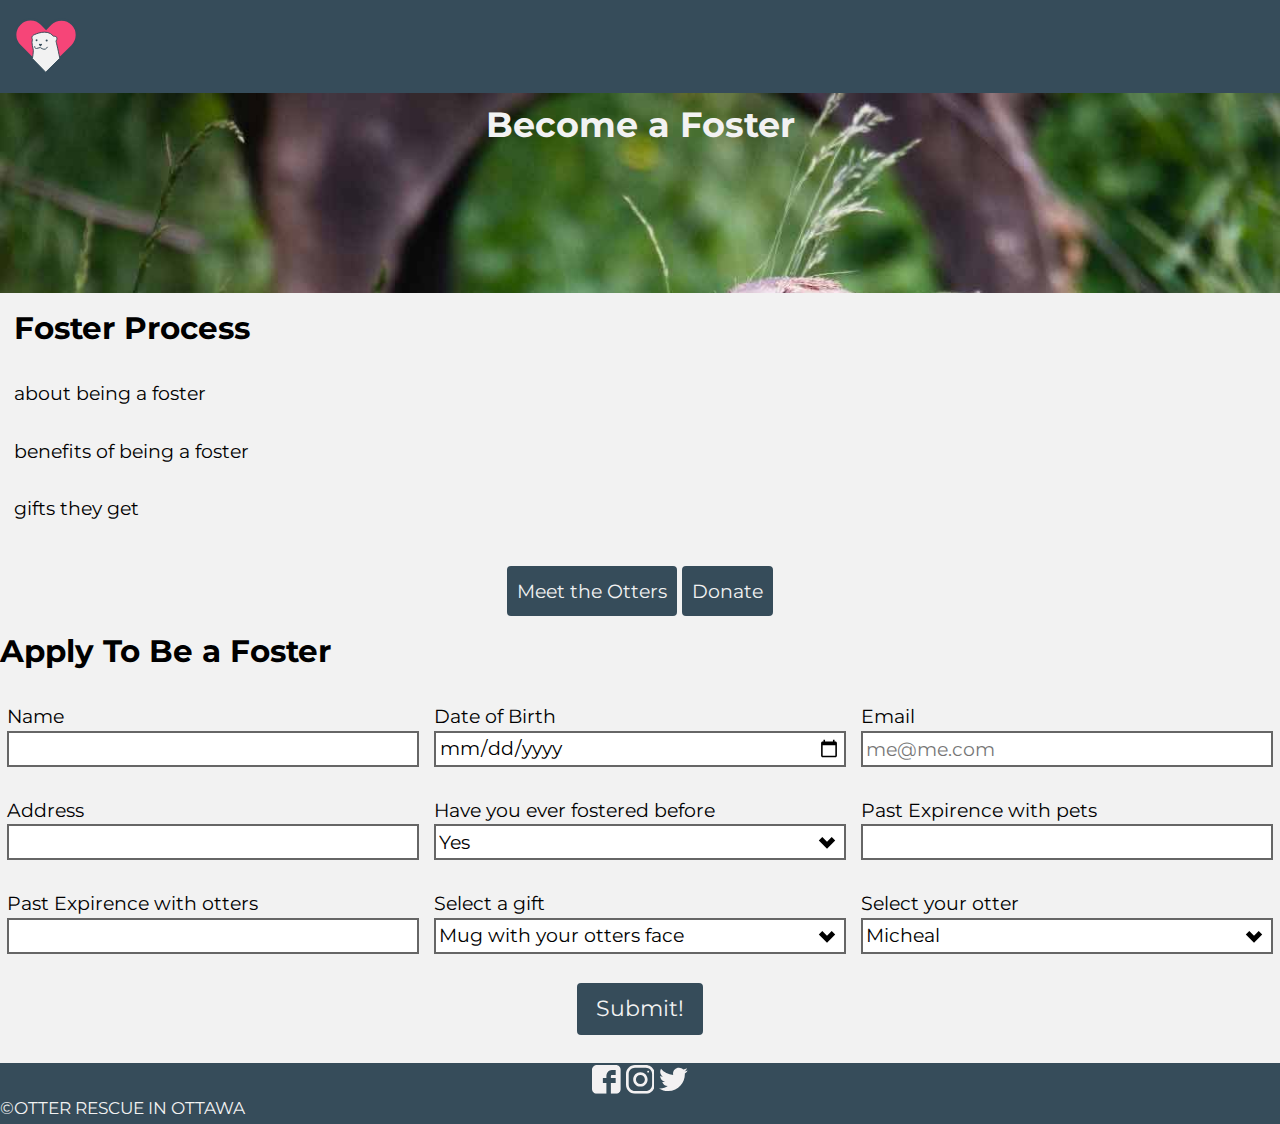
==== adopt.html @ a5b62b11 "Fix indentation" ====
<!DOCTYPE html>
<html lang="en-ca">
<head>
  <meta charset="utf-8">
  <title>Become a Foster</title>
  <meta name="viewport" content="width=device-width,initial-scale=1">
  <link href="css/modules.css" rel="stylesheet">
  <link href="css/grid.css" rel="stylesheet">
  <link href="css/type.css" rel="stylesheet">
  <link href="css/main.css" rel="stylesheet">
  <link href="https://fonts.googleapis.com/css?family=Montserrat:400,500,700" rel="stylesheet">
  <link rel="shortcut icon" href="favicon.ico">
  <link rel="icon" type="image/png" href="favicon-196.png">
</head>
<body>

  <ul class="skip-links">
    <li><a href="#main">Jump to main content</a></li>
    <li><a href="#nav">Jump to navigation</a></li>
  </ul>

  <header role="banner" class="masthead" id="header">
    <div class="grid grid-middle masthead island-1-2">
      <div class="left unit xs-1-4 s-1-4 m-1-4 l-1-4">
        <i class="icon i-64">
          <a href="index.html"><img class="img-flex" src="images/ottericon.svg" alt="logo"></a>
        </i>
      </div>
      <div class="nav unit xs-3-4 s-2-3 m-2-3 l-2-3">
        <nav role="navigation" id="nav" tabindex="0" class="island-1-4 right">
          <ul class="list-group-inline push-0">
            <li><a class="nav island-1-4" href="index.html">Home - About Us</a></li>
            <li><a class="nav island-1-4" href="adopt.html">Become a Foster</a></li>
            <li><a class="nav island-1-4" href="rescues.html">Otters to Foster</a></li>
            <li><a class="nav island-1-4" href="#donate">Donate</a></li>
            <li><a class="nav island-1-4" href="#team">Meet the Team</a></li>
          </ul>
        </nav>
      </div>
    </div>
    <section class="adopt-banner relative">
      <div class="relative">
        <div class="banner-text absolute pin-center-top text-center pad-t-1-4 pad-b-1-4">
          <h1 class="push-0">Become a Foster</h1>
        </div>
      </div>
    </section>
  </header>

  <main role="main" id="main" tabindex="0">
    <div class="main-text island-1-2">
      <h2>Foster Process</h2>
      <p>about being a foster</p>
      <p>benefits of being a foster</p>
      <p>gifts they get</p>
    </div>
    <div class="buttons gutter-1-4 text-center">
      <a class="btn btn-ghost island-1-4 push-1-2" href="rescues.html">Meet the Otters</a>
      <a class="btn btn-ghost island-1-4 push-1-2" href="donate">Donate</a>
    </div>
    <div class="form">
      <h2>Apply To Be a Foster</h2>
      <form class="push-0" method="POST" action="https://formspree.io/sand0274@algonquinlive.com">
        <div class="grid">
          <div class="push unit xs-1 s-1 m-1-2 l-1-3 gutter-1-4">
            <label for="name">Name</label>
            <input id="name" name="name" required>
          </div>
          <div class="push unit xs-1 s-1 m-1-2 l-1-3 gutter-1-4">
            <label for="age">Date of Birth</label>
            <input id="age" name="age" type="date" required>
          </div>
          <div class="push unit xs-1 s-1 m-1-2 l-1-3 gutter-1-4">
            <label for="email">Email</label>
            <input id="email" type="email" placeholder="me@me.com" name="email" required aria-label="me@me.com">
          </div>
          <div class="push unit xs-1 s-1 m-1-2 l-1-3 gutter-1-4">
            <label for="address">Address</label>
            <input id="address" type="text" name="address" required>
          </div>
          <div class="push unit xs-1 s-1 m-1-2 l-1-3 gutter-1-4">
            <label for="fosterexpirence">Have you ever fostered before</label>
            <select id="fosterexpirence" name="fosterexpirence">
              <option>Yes</option>
              <option>No</option>
            </select>
          </div>
          <div class="push unit xs-1 s-1 m-1-2 l-1-3 gutter-1-4">
            <label for="expirence">Past Expirence with pets</label>
            <input id="expirence" type="text" name="expirence">
          </div>
          <div class="push unit xs-1 s-1 m-1-2 l-1-3 gutter-1-4">
            <label for="ottexpirence">Past Expirence with otters</label>
            <input id="ottexpirence" type="text" name="ottexpirence">
          </div>
          <div class="push unit xs-1 s-1 m-1-2 l-1-3 gutter-1-4">
            <label for="gift">Select a gift</label>
            <select id="gift" name="gift">
              <option>Mug with your otters face</option>
              <option>A blanket with the otters face</option>
              <option>A Freedom Otter Rescue tshirt</option>
              <option>Otter shaped chocolates</option>
            </select>
          </div>
          <div class="push unit xs-1 s-1 m-1-2 l-1-3 gutter-1-4">
            <label for="otter">Select your otter</label>
            <select id="otter" name="gift">
              <option>Micheal</option>
              <option>Jessica</option>
              <option>Spork</option>
              <option>Medusa</option>
            </select>
          </div>
          <div class="text-center push unit xs-1 s-1 m-1 l-1 gutter-1-4">
            <button class="btn btn-ghost mega" type="submit">Submit!</button>
          </div>
        </div>
      </form>
    </div>
  </main>

  <footer role="contentinfo">
    <!-- figure out why icons aren't working -->
    <div class="text-center socials">
      <i class="icon i-1 embed embed-1by1 pad-t">
        <a href="https://www.facebook.com" aria-label="facebook link"><svg class="embed-item"><use xlink:href="images/social-icons.svg#facebook" /></svg></a>
      </i>
      <i class="icon i-1 embed embed-1by1 pad-t">
        <a href="https://www.instagram.com" aria-label="instagram link"><svg class="embed-item"><use xlink:href="images/social-icons.svg#instagram" /></svg></a>
      </i>
      <i class="icon i-1 embed embed-1by1 pad-t">
        <a href="https://twitter.com" aria-label="twitter link"><svg class="embed-item"><use xlink:href="images/social-icons.svg#twitter" /></svg></a>
      </i>
    </div>
    <div class="micro nav text-center">
      <nav>
        <ul class="list-group-inline push-0">
          <li><a class="nav island-1-4" href="index.html">Home - About Us</a></li>
          <li><a class="nav island-1-4" href="adopt.html">Become a Foster</a></li>
          <li><a class="nav island-1-4" href="rescues.html">Otters to Foster</a></li>
          <li><a class="nav island-1-4" href="#donate">Donate</a></li>
          <li><a class="nav island-1-4" href="#team">Meet the Team</a></li>
        </ul>
      </nav>
    </div>
    <div class="micro">
      <small>©OTTER RESCUE IN OTTAWA</small>
    </div>
  </footer>

</body>
</html>
---- css/modules.css ----
/*
 * Modulifier || Code released under the UNLICENSE
 * Code under other copyrights & licenses listed below.
 * https://modulifier.web-dev.tools/#responsive;images;list-group;embed;media-object;icons;hidden;positioning;nice-lists;forms;buttons;accessibility;print
 */

@-moz-viewport { width: device-width; scale: 1; }
@-ms-viewport { width: device-width; scale: 1; }
@-o-viewport { width: device-width; scale: 1; }
@-webkit-viewport { width: device-width; scale: 1; }
@viewport { width: device-width; scale: 1; }

html {
  box-sizing: border-box;
  -moz-text-size-adjust: 100%;
  -ms-text-size-adjust: 100%;
  -webkit-text-size-adjust: 100%;
  text-size-adjust: 100%;
}

*, *::before, *::after {
  box-sizing: inherit;
}

body {
  margin: 0;
}

article,
aside,
details,
figcaption,
figure,
footer,
header,
main,
menu,
nav,
section,
summary {
  display: block;
}

audio,
canvas,
progress,
video {
  display: inline-block;
  vertical-align: baseline;
}

template {
  display: none;
}

details {
  cursor: pointer;
}

audio:not([controls]) {
  display: none;
  height: 0;
}

a,
area,
button,
input,
label,
select,
textarea,
[tabindex] {
  -ms-touch-action: manipulation;
  touch-action: manipulation;
}

img {
  border: 0;
}

.img-flex,
.img-flex img {
  display: block;
  width: 100%;
}

svg {
  fill: currentColor;
}

svg:not(:root) {
  overflow: hidden;
}

svg.img-flex {
  width: 100%;
  height: 100%;
}

.image-replacement, .ir {
  overflow: hidden;
  direction: ltr;
  text-align: left;
  text-indent: 100%;
  white-space: nowrap;
}

.list-group, .list-group-inline, .list-group--inline {
  padding-left: 0;
  list-style-type: none;
}

.list-group > dd {
  margin-left: 0;
}

.list-group-inline::before,
.list-group-inline::after,
.list-group--inline::before,
.list-group--inline::after {
  content: "";
  display: table;
}

.list-group-inline::after,
.list-group--inline::after {
  clear: both;
}

.list-group-inline > li,
.list-group--inline > li {
  display: inline-block;
}

.list-group-inline > dt,
.list-group--inline > dt {
  clear: left;
  float: left;
  width: 11em;
}

.list-group-inline > dd,
.list-group--inline > dd {
  float: left;
  min-width: 12em;
}

.embed {
  margin-left: 0;
  margin-right: 0;
  overflow: hidden;
  position: relative;
  width: 100%;
}

.embed-1by1, .embed--1by1 {
  padding-top: 100%; /* Square */
}

.embed-4by3, .embed--4by3 {
  padding-top: 75%; /* Traditional TV/computer screens */
}

.embed-iso216, .embed--iso216 {
  padding-top: 70.92%; /* A-standard paper sizes */
}

.embed-3by2, .embed--3by2 {
  padding-top: 66.6%; /* Classic 35 mm film & most digital photos, landscape */
}

.embed-2by3, .embed--2by3 {
  padding-top: 150%; /* Classic 35 mm film & most digital photos, portrait */
}

.embed-golden, .embed--golden {
  padding-top: 61.8%; /* The Golden Ratio */
}

.embed-16by9, .embed--16by9 {
  padding-top: 56.25%; /* HD TV */
}

.embed-185by100, .embed--185by100 {
  padding-top: 54.05%; /* Common widescreen cinema */
}

.embed-24by10, .embed--24by10 {
  padding-top: 41.667%; /* Widescreen cinema: 2.4:1 */
}

.embed-3by1, .embed--3by1 {
  padding-top: 33.3333%; /* Panorama photos */
}

.embed-4by1, .embed--4by1 {
  padding-top: 25%; /* Polyvision */
}

.embed-5by1, .embed--5by1 {
  padding-top: 20%; /* Really wide... */
}

.embed-item, .embed__item {
  min-height: 100%;
  left: 0;
  position: absolute;
  top: 0;
  width: 100%;
}

.media {
  overflow: hidden;
}

.media-img, .media__img {
  float: left;
}

.media-img-reversed, .media__img--reversed {
  float: right;
}

.media-img-stacked, .media__img--stacked {
  float: none;
}

.media-body, .media__body {
  overflow: hidden;
  min-width: 12em; /* Slightly less than 200px, responsiveness built in */
}

.icon {
  display: inline-block;
  position: relative;
  background: transparent none no-repeat center center;
  background-size: contain;
  vertical-align: middle;
}

.i-16, .i--16 {
  height: 16px;
  width: 16px;
}

.i-18, .i--18 {
  height: 18px;
  width: 18px;
}

.i-20, .i--20 {
  height: 20px;
  width: 20px;
}

.i-24, .i--24 {
  height: 24px;
  width: 24px;
}

.i-32, .i--32 {
  height: 32px;
  width: 32px;
}

.i-48, .i--48 {
  height: 48px;
  width: 48px;
}

.i-64, .i--64 {
  height: 64px;
  width: 64px;
}

.i-96, .i--96 {
  height: 96px;
  width: 96px;
}

.i-128, .i--128 {
  height: 128px;
  width: 128px;
}

.i-192, .i--192 {
  height: 192px;
  width: 192px;
}

.i-256, .i--256 {
  height: 256px;
  width: 256px;
}

.icon img,
.icon svg {
  left: 0;
  height: 100%;
  position: absolute;
  top: 0;
  width: 100%;
  fill: currentColor;
}

.icon-label {
  vertical-align: middle;
}

.icon-link,
.icon-link:focus,
.icon-link:hover {
  text-decoration: none;
}

[hidden], .hidden {
  /* stylelint-disable declaration-no-important */
  display: none !important;
  visibility: hidden !important;
  /* stylelint-enable */
}

.visually-hidden {
  height: 1px;
  margin: -1px;
  overflow: hidden;
  padding: 0;
  position: absolute;
  width: 1px;
  border: 0;
  clip: rect(0 0 0 0);
  clip-path: inset(50%);
}

.visually-hidden.focusable:active, .visually-hidden.focusable:focus {
  height: auto;
  margin: 0;
  overflow: visible;
  position: static;
  width: auto;
  clip: auto;
  clip-path: none;
}

.invisible {
  visibility: hidden;
}

.chop,
.crop {
  overflow: hidden;
}

.truncate {
  max-width: 100%;
  overflow: hidden;
  width: 100%;
  text-overflow: ellipsis;
  white-space: nowrap;
}

.scrollable {
  max-width: 100%;
  overflow-x: auto;
  overflow-y: hidden;
  -webkit-overflow-scrolling: touch;
}

.clearfix::after {
  content: " ";
  display: block;
  clear: both;
}

.left {
  float: left;
}

.right {
  float: right;
}

.center-text,
.center-flow {
  text-align: center;
}

.center-block {
  margin-left: auto;
  margin-right: auto;
}

.no-auto-margins,
.not-centered {
  /* stylelint-disable declaration-no-important */
  margin-left: 0 !important;
  margin-right: 0 !important;
  /* stylelint-enable */
}

.center-content,
.center-content-vertical,
.center-contents,
.center-contents-vertical {
  display: -webkit-flex;
  display: -ms-flexbox;
  display: flex;
  -webkit-justify-content: center;
  -ms-flex-pack: center;
  justify-content: center;
  -webkit-align-items: center;
  -ms-flex-align: center;
  align-items: center;
  -webkit-align-content: center;
  -ms-flex-line-pack: center;
  align-content: center;
  -webkit-flex-direction: column wrap;
  -ms-flex-direction: column wrap;
  flex-flow: column wrap;
}

.center-content-start,
.center-content-vertical-start,
.center-contents-start,
.center-contents-vertical-start {
  display: -webkit-flex;
  display: -ms-flexbox;
  display: flex;
  -webkit-justify-content: center;
  -ms-flex-pack: center;
  justify-content: center;
  -webkit-flex-direction: column wrap;
  -ms-flex-direction: column wrap;
  flex-flow: column wrap;
}

.center-content-horizontal,
.center-contents-horizontal {
  display: -webkit-flex;
  display: -ms-flexbox;
  display: flex;
  -webkit-justify-content: center;
  -ms-flex-pack: center;
  justify-content: center;
  -webkit-align-items: center;
  -ms-flex-align: center;
  align-items: center;
  -webkit-align-content: center;
  -ms-flex-line-pack: center;
  align-content: center;
  -webkit-flex-direction: row wrap;
  -ms-flex-direction: row wrap;
  flex-flow: row wrap;
}

.inline {
  display: inline;
}

.block {
  display: block;
}

.inline-block, .ib {
  display: inline-block;
}

.valign-top {
  vertical-align: top;
}

.valign-bottom {
  vertical-align: bottom;
}

.valign-middle {
  vertical-align: middle;
}

.fixed {
  position: fixed;
}

.relative {
  position: relative;
}

[class*="pin-"],
.absolute {
  position: absolute;
}

.static {
  position: static;
}

.zindex-1 {
  z-index: 1;
}

.zindex-2 {
  z-index: 2;
}

.zindex-3 {
  z-index: 3;
}

.zindex-1000 {
  z-index: 1000;
}

.pin-top-left,
.pin-left-top,
.pin-tl,
.pin-lt {
  top: 0;
  left: 0;
}

.pin-top-right,
.pin-right-top,
.pin-tr,
.pin-rt {
  top: 0;
  right: 0;
}

.pin-bottom-left,
.pin-left-bottom,
.pin-bl,
.pin-lb {
  bottom: 0;
  left: 0;
}

.pin-bottom-right,
.pin-right-bottom,
.pin-br,
.pin-rb {
  bottom: 0;
  right: 0;
}

.pin-top-center,
.pin-center-top,
.pin-tc,
.pin-ct {
  left: 50%;
  top: 0;
  transform: translateX(-50%);
}

.pin-bottom-center,
.pin-center-bottom,
.pin-bc,
.pin-cb {
  bottom: 0;
  left: 50%;
  transform: translateX(-50%);
}

.pin-center-left,
.pin-left-center,
.pin-cl,
.pin-lc {
  left: 0;
  top: 50%;
  transform: translateY(-50%);
}

.pin-center-right,
.pin-right-center,
.pin-cr,
.pin-rc {
  right: 0;
  top: 50%;
  transform: translateY(-50%);
}

.pin-center, .pin-c {
  left: 50%;
  top: 50%;
  transform: translate(-50%, -50%);
}

.width-quarter, .w-1-4 {
  width: 25%;
}

.width-half, .w-1-2 {
  width: 50%;
}

.width-full, .w-1 {
  width: 100%;
}

.height-quarter, .h-1-4 {
  height: 25%;
}

.height-half, .h-1-2 {
  height: 50%;
}

.height-full, .h-1 {
  height: 100%;
}

.height-win-quarter, .h-w-1-4 {
  height: 25vh;
  max-height: 46em;
}

.height-win-half, .h-w-1-2 {
  height: 50vh;
  max-height: 46em;
}

.height-win-full, .h-w-1 {
  height: 100vh;
  max-height: 46em;
}

ul {
  list-style-type: none;
}

ul > li::before {
  content: "·";
  float: left;
  margin-left: -1.6em;
  width: 1.3em;
  text-align: right;
}

ol {
  counter-reset: ol-simple-numbers;
  list-style-type: none;
}

ol > li::before {
  float: left;
  margin-left: -1.6em;
  width: 1.3em;
  counter-increment: ol-simple-numbers;
  content: counter(ol-simple-numbers);
  text-align: right;
}

.list-group > li::before,
.list-group-inline > li::before,
.list-group--inline > li::before {
  content: none;
}

/* stylelint-disable no-descending-specificity */

/*
 * (c) Nicolas Gallagher and Jonathan Neal of Normalize.css || MIT License
 *     https://necolas.github.io/normalize.css/
 */

button,
input,
optgroup,
select,
textarea {
  color: inherit;
  font: inherit;
  margin: 0;
}

button,
input {
  overflow: visible;
}

button,
select {
  text-transform: none;
}

button,
html [type="button"],
[type="reset"],
[type="submit"] {
  -webkit-appearance: button;
  cursor: pointer;
}

button[disabled],
html input[disabled] {
  cursor: default;
}

button::-moz-focus-inner,
input::-moz-focus-inner {
  border: 0;
  padding: 0;
}

[type="checkbox"],
[type="radio"] {
  opacity: 0;
  position: absolute;
  height: 1px;
  width: 1px;
}

[type="number"]::-webkit-inner-spin-button,
[type="number"]::-webkit-outer-spin-button {
  height: auto;
}

[type="search"]::-webkit-search-cancel-button,
[type="search"]::-webkit-search-decoration {
  -webkit-appearance: none;
}

fieldset {
  padding-left: 0;
  padding-right: 0;

  border: 0;
  border-top: 2px solid #666;
}

legend {
  color: inherit;
  display: table;
  max-width: 100%;
  padding: 0 .3em 0 0;
  white-space: normal;

  border: 0;

  font-weight: bold;
}

optgroup {
  font-weight: bold;
}

::-webkit-input-placeholder {
  color: inherit;
  opacity: .54;
}

::-webkit-file-upload-button {
  -webkit-appearance: button;
  font: inherit;
}

/* End Normalize.css code */

label,
.label-block {
  display: block;
  cursor: pointer;
}

[type="checkbox"] + label,
[type="radio"] + label,
.label-inline {
  display: inline-block;
}

input:not([type]),
[type="text"],
[type="number"],
[type="search"],
[type="url"],
[type="email"],
[type="password"],
[type="tel"],
[type="datetime-local"],
[type="month"],
[type="week"],
[type="date"],
[type="time"],
[type="range"],
select,
textarea {
  -moz-appearance: none;
  -webkit-appearance: none;
  appearance: none;
}

input,
textarea {
  display: block;
  width: 100%;

  background-color: #fff;
  border: 2px solid #666;
  border-radius: 0;
}

label {
  vertical-align: middle;
}

textarea {
  max-width: 100%;
  min-height: 4em;
  overflow: auto;
}

[type="color"] {
  display: inline-block;
  width: 2em;
}

select {
  display: block;
  width: 100%;

  background-image: url("data:image/svg+xml,%3Csvg xmlns='http://www.w3.org/2000/svg' width='256' height='256' viewBox='0 0 256 256'%3E%3Cpath fill='none' stroke='%23000' stroke-miterlimit='10' stroke-width='70' d='M36.3 82.1l91.9 91.8 91.5-91.8'/%3E%3C/svg%3E");
  background-repeat: no-repeat;
  background-position: calc(100% - .4em) center;
  background-size: 18px auto;
  background-color: #fff;
  border: 2px solid #666;
  border-radius: 0;
}

[type="checkbox"] + label::before {
  content: " ";
  display: inline-block;
  height: 1.8em;
  margin-right: .3em;
  position: relative;
  vertical-align: middle;
  top: -.1em;
  width: 1.8em;

  background-color: #fff;
  background-size: cover;
  border: 2px solid #666;

  line-height: inherit;
}

[type="checkbox"]:checked + label::before {
  background-image: url("data:image/svg+xml,%3Csvg xmlns='http://www.w3.org/2000/svg' width='256' height='256' viewBox='0 0 256 256'%3E%3Cpath fill='none' stroke='%23000' stroke-miterlimit='10' stroke-width='50' d='M49.9 130.1l50.8 50.7L206.1 75.2'/%3E%3C/svg%3E");
}

[type="checkbox"]:focus + label::before {
  outline: 3px solid #000;
  z-index: 1000;
}

[type="radio"] + label::before {
  content: " ";
  display: inline-block;
  height: 1.8em;
  margin-right: .3em;
  position: relative;
  vertical-align: middle;
  top: -.1em;
  width: 1.8em;

  background-color: #fff;
  background-size: cover;
  border: 2px solid #666;
  border-radius: 50%;

  line-height: inherit;
}

[type="radio"]:checked + label::before {
  background-image: url("data:image/svg+xml,%3Csvg xmlns='http://www.w3.org/2000/svg' width='256' height='256' viewBox='0 0 256 256'%3E%3Ccircle cx='128' cy='128' r='70.4'/%3E%3C/svg%3E");
}

[type="radio"]:focus + label::before,
[type="radio"] + label:focus::before {
  box-shadow: 0 0 0 3px #000;
  z-index: 1000;
}

[type="range"] {
  border: 0;
  background-color: #fff;
}

[type="range"]::-webkit-slider-runnable-track {
  height: 6px;

  -webkit-appearance: none;
  appearance: none;
  background-color: #ccc;
  border: 0;
  border-radius: 3px;
}

[type="range"]:active::-webkit-slider-runnable-track {
  background-color: #ccc;
}

[type="range"]::-moz-range-track {
  height: 6px;

  -moz-appearance: none;
  appearance: none;
  background-color: #ccc;
  border: 0;
  border-radius: 3px;
}

[type="range"]:active::-moz-range-track {
  background-color: #ccc;
}

[type="range"]::-ms-track {
  height: 6px;

  -ms-appearance: none;
  appearance: none;
  background-color: #ccc;
  border: 0;
  border-radius: 3px;
}

[type="range"]:active::-ms-track {
  background-color: #ccc;
}

[type="range"]::-webkit-slider-thumb {
  margin-top: -4px;
  height: 16px;
  width: 16px;

  -webkit-appearance: none;
  appearance: none;
  background-color: #000;
  border: none;
  border-radius: 50%;
}

[type="range"]:hover::-webkit-slider-thumb {
  background-color: #000;
}

[type="range"]:active::-webkit-slider-thumb {
  background-color: #000;
}

[type="range"]::-moz-range-thumb {
  margin-top: -4px;
  height: 16px;
  width: 16px;

  -webkit-appearance: none;
  appearance: none;
  background-color: #000;
  border: none;
  border-radius: 50%;
}

[type="range"]:hover::-moz-range-thumb {
  background-color: #000;
}

[type="range"]:active::-moz-range-thumb {
  background-color: #000;
}

[type="range"]::-ms-thumb {
  margin-top: -4px;
  height: 16px;
  width: 16px;

  -webkit-appearance: none;
  appearance: none;
  background-color: #000;
  border: none;
  border-radius: 50%;
}

[type="range"]:hover::-ms-thumb {
  background-color: #000;
}

[type="range"]:active::-ms-thumb {
  background-color: #000;
}

[type="checkbox"].hide-custom-input + label::before,
[type="checkbox"] + .hide-custom-input::before,
[type="radio"].hide-custom-input + label::before,
[type="radio"] + .hide-custom-input::before {
  content: none;
  display: none;
}

/* stylelint-enable */

.link-box {
  display: block;
  text-decoration: none;
}

/* stylelint-disable no-descending-specificity */

button,
.btn {
  cursor: pointer;
  display: inline-block;
  margin: 0;
  overflow: visible;
  padding: .375em .75em .42em;
  -webkit-appearance: none;
  -moz-appearance: none;
  appearance: none;
  background-color: #333;
  border-radius: 4px;
  border: 3px solid #333;
  color: #fff;
  font: inherit;
  text-decoration: none;
  text-transform: none;
}

button::-moz-focus-inner {
  border: 0;
  padding: 0;
}

/* stylelint-enable */

button:focus,
button:hover,
.btn:focus,
.btn:hover {
  background-color: #000;
  border-color: #000;
  color: #fff;
}

button[disabled] {
  cursor: default;
}

.btn-light, .btn--light {
  background-color: #e2e2e2;
  border-color: #e2e2e2;
  color: #000;
}

.btn-light:focus,
.btn-light:hover,
.btn--light:focus,
.btn--light:hover {
  background-color: #666;
  border-color: #666;
  color: #fff;
}

.btn-ghost,
.btn--ghost {
  background-color: transparent;
  border-color: #333;
  color: #000;
}

.btn-ghost:focus,
.btn-ghost:hover,
.btn--ghost:focus,
.btn--ghost:hover {
  background-color: #e2e2e2;
  border-color: #000;
  color: #000;
}

.btn-link {
  display: inline;
  padding: 0;
  background-color: transparent;
  border-radius: 0;
  border: 0;
  color: inherit;
}

.btn-link:focus,
.btn-link:hover {
  background-color: transparent;
  color: inherit;
}

a:hover, a:active {
  outline: none;
}

a:focus,
[tabindex="0"]:focus,
details:focus,
summary:focus,
input:focus,
textarea:focus,
button:focus,
select:focus {
  outline: 3px solid #000;
  outline-offset: 0;
}

a:focus, [tabindex="0"]:focus {
  outline-offset: 3px;
}

.skip-links {
  margin: 0;
  padding: 0;
  list-style-type: none;
}

.skip-links > li::before {
  content: none; /* Remove the bullets if nice lists is selected */
}

.skip-links a,
.skip-links button {
  padding: .5em .75em;
  position: absolute;
  top: -10em;
  z-index: 10000; /* To make sure they're always on top */
  background-color: #000;
  border: 0;
  color: #fff;
  font-size: 1.125rem;
  font-weight: bold;
  text-decoration: none;
}

.skip-links a:focus,
.skip-links button:focus {
  outline-offset: 3px;
  top: 0;
}

[aria-busy="true"] {
  cursor: progress;
}

[aria-controls] {
  cursor: pointer;
}

[aria-disabled] {
  cursor: default;
}

.print-only {
  display: none;
  visibility: hidden;
}

.page-break-before {
  page-break-before: always;
}

.page-break-after {
  page-break-after: always;
}

.no-page-break-inside {
  page-break-inside: avoid;
}

@media print {

  /* stylelint-disable declaration-no-important */

  .no-print {
    display: none !important;
    visibility: hidden !important;
  }

  .print-only,
  .force-print {
    display: block !important;
    visibility: visible !important;
  }

  /* stylelint-enable */

  .visually-hidden.force-print {
    height: auto;
    margin: 0;
    overflow: visible;
    padding: 0;
    position: static;
    width: auto;
    border: 0;
    clip: initial;
    clip-path: none;
  }

  /*
   * (c) Fabien Sa || MIT License
   *     http://bafs.github.io/Gutenberg/
   */

  table,
  blockquote,
  pre,
  code,
  figure,
  li,
  hr,
  ul,
  ol,
  a,
  tr {
    page-break-inside: avoid;
  }

  h1, h2, h3, h4, h5, h6, p, a {
    orphans: 3;
    widows: 3;
  }

  h1,
  h2,
  h3,
  h4,
  h5,
  h6 {
    page-break-after: avoid;
    page-break-inside: avoid;
  }

  h1 + p,
  h2 + p,
  h3 + p,
  h4 + p,
  h5 + p,
  h6 + p {
    page-break-before: avoid;
  }

  img {
    page-break-after: auto;
    page-break-before: auto;
    page-break-inside: avoid;
  }

  /* stylelint-disable declaration-no-important */

  pre {
    white-space: pre-wrap !important;
    word-wrap: break-word;
  }

  /* stylelint-enable */

  /* End Gutenberg code */

  /*
   * (c) HTML5 Boilerplate || MIT License
   *     https://html5boilerplate.com/
   */

  /* stylelint-disable declaration-no-important */

  *, *::before, *::after, *::first-letter, *::first-line {
    background: none transparent !important;
    color: #000 !important;
    box-shadow: none !important;
    text-shadow: none !important;
  }

  /* stylelint-enable */

  a, a:visited {
    text-decoration: underline;
  }

  a[href]::after {
    content: " (" attr(href) ")";
  }

  abbr[title]::after {
    content: " (" attr(title) ")";
  }

  a[href^="#"]::after,
  a[href^="javascript:"]::after,
  a.no-print-href::after,
  a.href-no-print::after {
    content: "";
  }

  thead {
    display: table-header-group;
  }

  /* End HTML5 Boilerplate code */

}
---- css/grid.css ----
/*
  Gridifier || Code released under the UNLICENSE
  https://gridifier.web-dev.tools/#xs,4,0,0,0;s,4,25,0,0;m,4,38,1,1;l,4,60,1,1
*/

.grid {
  margin: 0;
  padding: 0;
  letter-spacing: -.31em;
  text-rendering: optimizeSpeed;
  display: -webkit-flex;
  display: -ms-flexbox;
  display: flex;
  -webkit-flex-flow: row wrap;
  -ms-flex-flow: row wrap;
  flex-flow: row wrap;
}

.grid-bottom {
  -webkit-align-items: flex-end;
  -ms-align-items: flex-end;
  align-items: flex-end;
}

.grid-middle {
  -webkit-align-items: center;
  -ms-align-items: center;
  align-items: center;
}

.grid-stretch {
  -webkit-align-items: stretch;
  -ms-align-items: stretch;
  align-items: stretch;
}

.opera-only :-o-prefocus,
.grid {
  word-spacing: -.43em;
}

.unit {
  letter-spacing: normal;
  text-rendering: auto;
  vertical-align: top;
  word-spacing: normal;
  display: inline-block;
  visibility: visible;
}

.grid-bottom .unit {
  vertical-align: bottom;
}

.grid-middle .unit {
  vertical-align: middle;
}

[class*="unit-push-"],
[class*="unit-pull-"] {
  position: relative;
}

.unit-content-distribute {
  display: -ms-flexbox;
  display: -webkit-flex;
  display: flex;
  -ms-flex-direction: column;
  -webkit-flex-direction: column;
  flex-direction: column;
  -ms-flex-pack: justify;
  -webkit-justify-content: space-between;
  justify-content: space-between;
}

.unit-content-center,
.unit-content-center-vertical {
  display: -webkit-flex;
  display: -ms-flexbox;
  display: flex;
  -webkit-justify-content: center;
  -ms-flex-pack: center;
  justify-content: center;
  -webkit-align-items: center;
  -ms-flex-align: center;
  align-items: center;
  -webkit-align-content: center;
  -ms-flex-line-pack: center;
  align-content: center;
  -webkit-flex-direction: column wrap;
  -ms-flex-direction: column wrap;
  flex-flow: column wrap;
}

.unit-content-center-horizontal {
  display: -webkit-flex;
  display: -ms-flexbox;
  display: flex;
  -webkit-justify-content: center;
  -ms-flex-pack: center;
  justify-content: center;
  -webkit-align-items: center;
  -ms-flex-align: center;
  align-items: center;
  -webkit-align-content: center;
  -ms-flex-line-pack: center;
  align-content: center;
  -webkit-flex-direction: row wrap;
  -ms-flex-direction: row wrap;
  flex-flow: row wrap;
}

.content-fill,
.content-stretch {
  -ms-flex-grow: 2;
  -webkit-flex-grow: 2;
  flex-grow: 2;
  max-width: 100%; /* @bugfix: IE 10, 11 */
}

.content-shrink {
  -ms-align-self: center;
  -webkit-align-self: center;
  align-self: center;
}

.unit-xs-hidden,
.xs-0 {
  display: none;
  visibility: hidden;
}

.unit-xs-centered {
  margin: 0 auto;
}

.unit-xs-1,
.xs-1 {
  display: block;
  visibility: visible;
  width: 100%;
}

.unit-xs-1-2,
.xs-1-2 {
  width: 50%;
}

.unit-xs-1-3,
.xs-1-3 {
  width: 33.3333%;
}

.unit-xs-2-3,
.xs-2-3 {
  width: 66.6667%;
}

.unit-xs-1-4,
.xs-1-4 {
  width: 25%;
}

.unit-xs-3-4,
.xs-3-4 {
  width: 75%;
}

.unit-xs-1-2,
.xs-1-2,
.unit-xs-1-3,
.xs-1-3,
.unit-xs-2-3,
.xs-2-3,
.unit-xs-1-4,
.xs-1-4,
.unit-xs-3-4,
.xs-3-4 {
  display: inline-block;
  visibility: visible;
}

.unit-xs-1-2[class*="-content-"],
.xs-1-2[class*="-content-"],
.unit-xs-1-3[class*="-content-"],
.xs-1-3[class*="-content-"],
.unit-xs-2-3[class*="-content-"],
.xs-2-3[class*="-content-"],
.unit-xs-1-4[class*="-content-"],
.xs-1-4[class*="-content-"],
.unit-xs-3-4[class*="-content-"],
.xs-3-4[class*="-content-"] {
  display: -webkit-flex;
  display: -ms-flexbox;
  display: flex;
}

.unit-xs-content-distribute,
.xs-content-distribute {
  display: -ms-flexbox;
  display: -webkit-flex;
  display: flex;
  -ms-flex-direction: column;
  -webkit-flex-direction: column;
  flex-direction: column;
  -ms-flex-pack: justify;
  -webkit-justify-content: space-between;
  justify-content: space-between;
}

.unit-xs-content-center,
.unit-xs-content-center-vertical {
  display: -webkit-flex;
  display: -ms-flexbox;
  display: flex;
  -webkit-justify-content: center;
  -ms-flex-pack: center;
  justify-content: center;
  -webkit-align-items: center;
  -ms-flex-align: center;
  align-items: center;
  -webkit-align-content: center;
  -ms-flex-line-pack: center;
  align-content: center;
  -webkit-flex-direction: column wrap;
  -ms-flex-direction: column wrap;
  flex-flow: column wrap;
}

.unit-xs-content-center-horizontal {
  display: -webkit-flex;
  display: -ms-flexbox;
  display: flex;
  -webkit-justify-content: center;
  -ms-flex-pack: center;
  justify-content: center;
  -webkit-align-items: center;
  -ms-flex-align: center;
  align-items: center;
  -webkit-align-content: center;
  -ms-flex-line-pack: center;
  align-content: center;
  -webkit-flex-direction: row wrap;
  -ms-flex-direction: row wrap;
  flex-flow: row wrap;
}

.xs-content-fill,
.xs-content-stretch {
  -ms-flex-grow: 2;
  -webkit-flex-grow: 2;
  flex-grow: 2;
  max-width: 100%; /* @bugfix: IE 10, 11 */
}

.xs-content-shrink {
  -ms-align-self: center;
  -webkit-align-self: center;
  align-self: center;
}

@media only screen and (min-width: 25em) {

  .unit-s-hidden,
  .s-0 {
    display: none;
    visibility: hidden;
  }

  .unit-s-centered {
    margin: 0 auto;
  }

  .unit-s-1,
  .s-1 {
    display: block;
    visibility: visible;
    width: 100%;
  }

  .unit-s-1-2,
  .s-1-2 {
    width: 50%;
  }

  .unit-s-1-3,
  .s-1-3 {
    width: 33.3333%;
  }

  .unit-s-2-3,
  .s-2-3 {
    width: 66.6667%;
  }

  .unit-s-1-4,
  .s-1-4 {
    width: 25%;
  }

  .unit-s-3-4,
  .s-3-4 {
    width: 75%;
  }

  .unit-s-1-2,
  .s-1-2,
  .unit-s-1-3,
  .s-1-3,
  .unit-s-2-3,
  .s-2-3,
  .unit-s-1-4,
  .s-1-4,
  .unit-s-3-4,
  .s-3-4 {
    display: inline-block;
    visibility: visible;
  }

  .unit-s-1-2[class*="-content-"],
  .s-1-2[class*="-content-"],
  .unit-s-1-3[class*="-content-"],
  .s-1-3[class*="-content-"],
  .unit-s-2-3[class*="-content-"],
  .s-2-3[class*="-content-"],
  .unit-s-1-4[class*="-content-"],
  .s-1-4[class*="-content-"],
  .unit-s-3-4[class*="-content-"],
  .s-3-4[class*="-content-"] {
    display: -webkit-flex;
    display: -ms-flexbox;
    display: flex;
  }

  .unit-s-content-distribute,
  .s-content-distribute {
    display: -ms-flexbox;
    display: -webkit-flex;
    display: flex;
    -ms-flex-direction: column;
    -webkit-flex-direction: column;
    flex-direction: column;
    -ms-flex-pack: justify;
    -webkit-justify-content: space-between;
    justify-content: space-between;
  }

  .unit-s-content-center,
  .unit-s-content-center-vertical {
    display: -webkit-flex;
    display: -ms-flexbox;
    display: flex;
    -webkit-justify-content: center;
    -ms-flex-pack: center;
    justify-content: center;
    -webkit-align-items: center;
    -ms-flex-align: center;
    align-items: center;
    -webkit-align-content: center;
    -ms-flex-line-pack: center;
    align-content: center;
    -webkit-flex-direction: column wrap;
    -ms-flex-direction: column wrap;
    flex-flow: column wrap;
  }

  .unit-s-content-center-horizontal {
    display: -webkit-flex;
    display: -ms-flexbox;
    display: flex;
    -webkit-justify-content: center;
    -ms-flex-pack: center;
    justify-content: center;
    -webkit-align-items: center;
    -ms-flex-align: center;
    align-items: center;
    -webkit-align-content: center;
    -ms-flex-line-pack: center;
    align-content: center;
    -webkit-flex-direction: row wrap;
    -ms-flex-direction: row wrap;
    flex-flow: row wrap;
  }

  .s-content-fill,
  .s-content-stretch {
    -ms-flex-grow: 2;
    -webkit-flex-grow: 2;
    flex-grow: 2;
    max-width: 100%; /* @bugfix: IE 10, 11 */
  }

  .s-content-shrink {
    -ms-align-self: center;
    -webkit-align-self: center;
    align-self: center;
  }

}

@media only screen and (min-width: 38em) {

  .unit-m-hidden,
  .m-0 {
    display: none;
    visibility: hidden;
  }

  .unit-m-centered {
    margin: 0 auto;
  }

  .unit-m-1,
  .m-1 {
    display: block;
    visibility: visible;
    width: 100%;
  }

  .unit-offset-m-0 {
    margin-left: 0;
  }

  .unit-push-m-0,
  .unit-pull-m-0 {
    left: 0;
  }

  .unit-m-1-2,
  .m-1-2 {
    width: 50%;
  }

  .unit-offset-m-1-2 {
    margin-left: 50%;
  }

  .unit-push-m-1-2 {
    left: 50%;
  }

  .unit-pull-m-1-2 {
    left: -50%;
  }

  .unit-m-1-3,
  .m-1-3 {
    width: 33.3333%;
  }

  .unit-offset-m-1-3 {
    margin-left: 33.3333%;
  }

  .unit-push-m-1-3 {
    left: 33.3333%;
  }

  .unit-pull-m-1-3 {
    left: -33.3333%;
  }

  .unit-m-2-3,
  .m-2-3 {
    width: 66.6667%;
  }

  .unit-offset-m-2-3 {
    margin-left: 66.6667%;
  }

  .unit-push-m-2-3 {
    left: 66.6667%;
  }

  .unit-pull-m-2-3 {
    left: -66.6667%;
  }

  .unit-m-1-4,
  .m-1-4 {
    width: 25%;
  }

  .unit-offset-m-1-4 {
    margin-left: 25%;
  }

  .unit-push-m-1-4 {
    left: 25%;
  }

  .unit-pull-m-1-4 {
    left: -25%;
  }

  .unit-m-3-4,
  .m-3-4 {
    width: 75%;
  }

  .unit-offset-m-3-4 {
    margin-left: 75%;
  }

  .unit-push-m-3-4 {
    left: 75%;
  }

  .unit-pull-m-3-4 {
    left: -75%;
  }

  .unit-m-1-2,
  .m-1-2,
  .unit-m-1-3,
  .m-1-3,
  .unit-m-2-3,
  .m-2-3,
  .unit-m-1-4,
  .m-1-4,
  .unit-m-3-4,
  .m-3-4 {
    display: inline-block;
    visibility: visible;
  }

  .unit-m-1-2[class*="-content-"],
  .m-1-2[class*="-content-"],
  .unit-m-1-3[class*="-content-"],
  .m-1-3[class*="-content-"],
  .unit-m-2-3[class*="-content-"],
  .m-2-3[class*="-content-"],
  .unit-m-1-4[class*="-content-"],
  .m-1-4[class*="-content-"],
  .unit-m-3-4[class*="-content-"],
  .m-3-4[class*="-content-"] {
    display: -webkit-flex;
    display: -ms-flexbox;
    display: flex;
  }

  .unit-m-content-distribute,
  .m-content-distribute {
    display: -ms-flexbox;
    display: -webkit-flex;
    display: flex;
    -ms-flex-direction: column;
    -webkit-flex-direction: column;
    flex-direction: column;
    -ms-flex-pack: justify;
    -webkit-justify-content: space-between;
    justify-content: space-between;
  }

  .unit-m-content-center,
  .unit-m-content-center-vertical {
    display: -webkit-flex;
    display: -ms-flexbox;
    display: flex;
    -webkit-justify-content: center;
    -ms-flex-pack: center;
    justify-content: center;
    -webkit-align-items: center;
    -ms-flex-align: center;
    align-items: center;
    -webkit-align-content: center;
    -ms-flex-line-pack: center;
    align-content: center;
    -webkit-flex-direction: column wrap;
    -ms-flex-direction: column wrap;
    flex-flow: column wrap;
  }

  .unit-m-content-center-horizontal {
    display: -webkit-flex;
    display: -ms-flexbox;
    display: flex;
    -webkit-justify-content: center;
    -ms-flex-pack: center;
    justify-content: center;
    -webkit-align-items: center;
    -ms-flex-align: center;
    align-items: center;
    -webkit-align-content: center;
    -ms-flex-line-pack: center;
    align-content: center;
    -webkit-flex-direction: row wrap;
    -ms-flex-direction: row wrap;
    flex-flow: row wrap;
  }

  .m-content-fill,
  .m-content-stretch {
    -ms-flex-grow: 2;
    -webkit-flex-grow: 2;
    flex-grow: 2;
    max-width: 100%; /* @bugfix: IE 10, 11 */
  }

  .m-content-shrink {
    -ms-align-self: center;
    -webkit-align-self: center;
    align-self: center;
  }

}

@media only screen and (min-width: 60em) {

  .unit-l-hidden,
  .l-0 {
    display: none;
    visibility: hidden;
  }

  .unit-l-centered {
    margin: 0 auto;
  }

  .unit-l-1,
  .l-1 {
    display: block;
    visibility: visible;
    width: 100%;
  }

  .unit-offset-l-0 {
    margin-left: 0;
  }

  .unit-push-l-0,
  .unit-pull-l-0 {
    left: 0;
  }

  .unit-l-1-2,
  .l-1-2 {
    width: 50%;
  }

  .unit-offset-l-1-2 {
    margin-left: 50%;
  }

  .unit-push-l-1-2 {
    left: 50%;
  }

  .unit-pull-l-1-2 {
    left: -50%;
  }

  .unit-l-1-3,
  .l-1-3 {
    width: 33.3333%;
  }

  .unit-offset-l-1-3 {
    margin-left: 33.3333%;
  }

  .unit-push-l-1-3 {
    left: 33.3333%;
  }

  .unit-pull-l-1-3 {
    left: -33.3333%;
  }

  .unit-l-2-3,
  .l-2-3 {
    width: 66.6667%;
  }

  .unit-offset-l-2-3 {
    margin-left: 66.6667%;
  }

  .unit-push-l-2-3 {
    left: 66.6667%;
  }

  .unit-pull-l-2-3 {
    left: -66.6667%;
  }

  .unit-l-1-4,
  .l-1-4 {
    width: 25%;
  }

  .unit-offset-l-1-4 {
    margin-left: 25%;
  }

  .unit-push-l-1-4 {
    left: 25%;
  }

  .unit-pull-l-1-4 {
    left: -25%;
  }

  .unit-l-3-4,
  .l-3-4 {
    width: 75%;
  }

  .unit-offset-l-3-4 {
    margin-left: 75%;
  }

  .unit-push-l-3-4 {
    left: 75%;
  }

  .unit-pull-l-3-4 {
    left: -75%;
  }

  .unit-l-1-2,
  .l-1-2,
  .unit-l-1-3,
  .l-1-3,
  .unit-l-2-3,
  .l-2-3,
  .unit-l-1-4,
  .l-1-4,
  .unit-l-3-4,
  .l-3-4 {
    display: inline-block;
    visibility: visible;
  }

  .unit-l-1-2[class*="-content-"],
  .l-1-2[class*="-content-"],
  .unit-l-1-3[class*="-content-"],
  .l-1-3[class*="-content-"],
  .unit-l-2-3[class*="-content-"],
  .l-2-3[class*="-content-"],
  .unit-l-1-4[class*="-content-"],
  .l-1-4[class*="-content-"],
  .unit-l-3-4[class*="-content-"],
  .l-3-4[class*="-content-"] {
    display: -webkit-flex;
    display: -ms-flexbox;
    display: flex;
  }

  .unit-l-content-distribute,
  .l-content-distribute {
    display: -ms-flexbox;
    display: -webkit-flex;
    display: flex;
    -ms-flex-direction: column;
    -webkit-flex-direction: column;
    flex-direction: column;
    -ms-flex-pack: justify;
    -webkit-justify-content: space-between;
    justify-content: space-between;
  }

  .unit-l-content-center,
  .unit-l-content-center-vertical {
    display: -webkit-flex;
    display: -ms-flexbox;
    display: flex;
    -webkit-justify-content: center;
    -ms-flex-pack: center;
    justify-content: center;
    -webkit-align-items: center;
    -ms-flex-align: center;
    align-items: center;
    -webkit-align-content: center;
    -ms-flex-line-pack: center;
    align-content: center;
    -webkit-flex-direction: column wrap;
    -ms-flex-direction: column wrap;
    flex-flow: column wrap;
  }

  .unit-l-content-center-horizontal {
    display: -webkit-flex;
    display: -ms-flexbox;
    display: flex;
    -webkit-justify-content: center;
    -ms-flex-pack: center;
    justify-content: center;
    -webkit-align-items: center;
    -ms-flex-align: center;
    align-items: center;
    -webkit-align-content: center;
    -ms-flex-line-pack: center;
    align-content: center;
    -webkit-flex-direction: row wrap;
    -ms-flex-direction: row wrap;
    flex-flow: row wrap;
  }

  .l-content-fill,
  .l-content-stretch {
    -ms-flex-grow: 2;
    -webkit-flex-grow: 2;
    flex-grow: 2;
    max-width: 100%; /* @bugfix: IE 10, 11 */
  }

  .l-content-shrink {
    -ms-align-self: center;
    -webkit-align-self: center;
    align-self: center;
  }

}
---- css/type.css ----
/*
  Typografier || Code released under the UNLICENSE
  https://typografier.web-dev.tools/#0,100,1.3,1.067,0;38,110,1.4,1.125,1;60,120,1.5,1.125,1;90,130,1.5,1.125,1
*/

html {
  font-size: 100%;
  line-height: 1.3;
}

a {
  background-color: transparent;
  -webkit-text-decoration-skip: objects;
}

sub,
sup {
  font-size: .75em;
  line-height: 1px;
  position: relative;
  vertical-align: baseline;
}

sup {
  top: -.5em;
}

sub {
  bottom: -.25em;
}

pre,
code,
kbd,
samp {
  font-size: 1em;
}

abbr[title] {
  border-bottom: none;
  text-decoration: underline;
  text-decoration: underline dotted;
}

b,
strong {
  font-weight: bold;
}

dfn,
caption {
  font-style: italic;
}

hr {
  border: 0;
  border-top: 2px solid #000;
  height: 0;
}

table {
  border-collapse: collapse;
  border-spacing: 0;
  width: 100%;
  table-layout: fixed;
}

caption {
  text-align: left;
}

th,
td {
  border-bottom: 1px solid #000;
  text-align: left;
  vertical-align: top;
}

thead th {
  vertical-align: bottom;

  border-bottom-width: 2px;
}

.text-left {
  text-align: left;
}

.text-right {
  text-align: right;
}

.text-center {
  text-align: center;
}

.normal {
  font-weight: normal;
  font-style: normal;
}

.not-bold {
  font-weight: normal;
}

.not-italic {
  font-style: normal;
}

.bold {
  font-weight: bold;
}

.italic {
  font-style: italic;
}

.text-upper {
  text-transform: uppercase;
}

.text-lower {
  text-transform: lowercase;
}

.wrapper {
  margin-left: auto;
  margin-right: auto;
  max-width: 52em;
  width: 100%;
}

.wrapper-no-center {
  max-width: 52em;
  width: 100%;
}

.max-length {
  margin-left: auto;
  margin-right: auto;
  max-width: 36em;
  width: 100%;
}

.max-length-no-center {
  max-width: 36em;
  width: 100%;
}

h1,
h2,
h3,
h4,
h5,
h6,
p,
ul,
ol,
dl,
dd,
figure,
blockquote,
details,
hr,
fieldset,
pre,
table,
caption,
menu {
  margin: 0 0 1.3rem;
}

.tenamega {
  font-size: 2.0408rem;
  line-height: 2.925rem;
}

.tenakilo {
  font-size: 1.9127rem;
  line-height: 2.6rem;
}

.tena {
  font-size: 1.7926rem;
  line-height: 2.6rem;
}

.nina {
  font-size: 1.68rem;
  line-height: 2.275rem;
}

.yotta {
  font-size: 1.5745rem;
  line-height: 2.275rem;
}

.zetta {
  font-size: 1.4757rem;
  line-height: 1.95rem;
}

h1,
.exa {
  font-size: 1.383rem;
  line-height: 1.95rem;
}

h2,
.peta {
  font-size: 1.2962rem;
  line-height: 1.95rem;
}

h3,
.tera {
  font-size: 1.2148rem;
  line-height: 1.625rem;
}

h4,
.giga {
  font-size: 1.1385rem;
  line-height: 1.625rem;
}

h5,
.mega {
  font-size: 1.067rem;
  line-height: 1.625rem;
}

h6,
.kilo,
input,
textarea {
  font-size: 1rem;
  line-height: 1.3rem;
}

small,
.milli {
  font-size: .9372rem;
  line-height: 1.3rem;
}

.micro {
  font-size: .8784rem;
  line-height: 1.3rem;
}

.nano {
  font-size: .8232rem;
  line-height: 1.3rem;
}

.pico {
  font-size: .7715rem;
  line-height: 1.3rem;
}

ul {
  padding-left: 1em;
}

ol {
  padding-left: 1.6em;
}

input,
option,
select {
  height: calc(1.3rem + .1625rem + .1625rem);
}

[type="color"] {
  width: calc(1.3rem + .1625rem + .1625rem);
}

[type="checkbox"],
[type="radio"] {
  display: inline-block;
  height: auto;
}

.push {
  margin-bottom: 1.3rem;
}

.push-none,
.push-0 {
  margin-bottom: 0;
}

.push-double,
.push-2 {
  margin-bottom: 2.6rem;
}

.push-three-quarters,
.push-3-4 {
  margin-bottom: .975rem;
}

.push-half,
.push-1-2 {
  margin-bottom: .65rem;
}

.push-quarter,
.push-1-4 {
  margin-bottom: .325rem;
}

.push-eighth,
.push-1-8 {
  margin-bottom: .1625rem;
}

.push-right-eighth,
.push-r-1-8 {
  margin-right: .1625rem;
}

.push-right-quarter,
.push-r-1-4 {
  margin-right: .325rem;
}

.push-right-half,
.push-r-1-2 {
  margin-right: .65rem;
}

.push-right-three-quarters,
.push-r-3-4 {
  margin-right: .975rem;
}

.push-right,
.push-r {
  margin-right: 1.3rem;
}

.pad-top,
.pad-t {
  padding-top: 1.3rem;
}

.pad-bottom,
.pad-b {
  padding-bottom: 1.3rem;
}

.pad-top-double,
.pad-t-2 {
  padding-top: 2.6rem;
}

.pad-bottom-double,
.pad-b-2 {
  padding-bottom: 2.6rem;
}

.pad-top-three-quarters,
.pad-t-3-4 {
  padding-top: .975rem;
}

.pad-bottom-three-quarters,
.pad-b-3-4 {
  padding-bottom: .975rem;
}

.pad-top-half,
.pad-t-1-2 {
  padding-top: .65rem;
}

.pad-bottom-half,
.pad-b-1-2 {
  padding-bottom: .65rem;
}

.pad-top-quarter,
.pad-t-1-4 {
  padding-top: .325rem;
}

.pad-bottom-quarter,
.pad-b-1-4 {
  padding-bottom: .325rem;
}

.pad-top-eighth,
.pad-t-1-8 {
  padding-top: .1625rem;
}

.pad-bottom-eighth,
.pad-b-1-8 {
  padding-bottom: .1625rem;
}

.island {
  padding: 1.3rem;
}

.island-double,
.island-2 {
  padding: 2.6rem;
}

.island-three-quarters,
.island-3-4 {
  padding: .975rem;
}

.island-half,
.island-1-2 {
  padding: .65rem;
}

.island-quarter,
.island-1-4,
td,
table th {
  padding: .325rem;
}

.island-eighth,
.island-1-8,
input:not([type="checkbox"]),
input:not([type="radio"]),
textarea {
  padding: .1625rem;
}

.gutter {
  padding-left: 1.3rem;
  padding-right: 1.3rem;
}

.gutter-double,
.gutter-2 {
  padding-left: 2.6rem;
  padding-right: 2.6rem;
}

.gutter-three-quarters,
.gutter-3-4 {
  padding-left: .975rem;
  padding-right: .975rem;
}

.gutter-half,
.gutter-1-2 {
  padding-left: .65rem;
  padding-right: .65rem;
}

.gutter-quarter,
.gutter-1-4,
caption {
  padding-left: .325rem;
  padding-right: .325rem;
}

.gutter-eighth,
.gutter-1-8 {
  padding-left: .1625rem;
  padding-right: .1625rem;
}

.i-1 {
  height: 1.3rem;
  width: 1.3rem;
}

.i-3-4 {
  height: .975rem;
  width: .975rem;
}

.i-1-2 {
  height: .65rem;
  width: .65rem;
}

.i-1-4 {
  height: .325rem;
  width: .325rem;
}

.i-1-8 {
  height: .1625rem;
  width: .1625rem;
}

.i-1-1-2,
.i-3-2 {
  height: 1.95rem;
  width: 1.95rem;
}

.i-1-1-4,
.i-5-4 {
  height: 1.625rem;
  width: 1.625rem;
}

.i-1-3-4,
.i-7-4 {
  height: 2.275rem;
  width: 2.275rem;
}

.i-2 {
  height: 2.6rem;
  width: 2.6rem;
}

select {
  padding: 0 .1625rem;
}

fieldset {
  padding: .325rem 0;

  border: 0;
  border-top: 2px solid #000;
}

legend {
  padding-right: .325rem;
}

@media only screen and (min-width: 38em) {

  html {
    font-size: 110%;
    line-height: 1.4;
  }

  h1,
  h2,
  h3,
  h4,
  h5,
  h6,
  p,
  ul,
  ol,
  dl,
  dd,
  figure,
  blockquote,
  details,
  hr,
  fieldset,
  pre,
  table,
  caption,
  menu {
    margin: 0 0 1.4rem;
  }

  .tenamega {
    font-size: 3.6532rem;
    line-height: 4.9rem;
  }

  .tenakilo {
    font-size: 3.2473rem;
    line-height: 4.55rem;
  }

  .tena {
    font-size: 2.8865rem;
    line-height: 3.85rem;
  }

  .nina {
    font-size: 2.5658rem;
    line-height: 3.5rem;
  }

  .yotta {
    font-size: 2.2807rem;
    line-height: 3.15rem;
  }

  .zetta {
    font-size: 2.0273rem;
    line-height: 2.8rem;
  }

  h1,
  .exa {
    font-size: 1.802rem;
    line-height: 2.45rem;
  }

  h2,
  .peta {
    font-size: 1.6018rem;
    line-height: 2.1rem;
  }

  h3,
  .tera {
    font-size: 1.4238rem;
    line-height: 2.1rem;
  }

  h4,
  .giga {
    font-size: 1.2656rem;
    line-height: 1.75rem;
  }

  h5,
  .mega {
    font-size: 1.125rem;
    line-height: 1.75rem;
  }

  h6,
  .kilo,
  input,
  textarea {
    font-size: 1rem;
    line-height: 1.4rem;
  }

  small,
  .milli {
    font-size: .8889rem;
    line-height: 1.4rem;
  }

  .micro {
    font-size: .7901rem;
    line-height: 1.4rem;
  }

  .nano {
    font-size: .7023rem;
    line-height: 1.05rem;
  }

  .pico {
    font-size: .6243rem;
    line-height: 1.05rem;
  }

  ul,
  ol {
    padding-left: 0;
  }

  ul ul,
  ol ul {
    padding-left: 1em;
  }

  ol ol,
  ul ol {
    padding-left: 1.6em;
  }

  .hang-punc {
    float: left;
    margin-left: -1.4em;
    text-align: right;
    width: 1.3em;
  }

  table {
    margin-left: -.35rem;
    margin-right: -.35rem;
    width: calc(100% + .35rem + .35rem);
  }

  input,
  option,
  select {
    height: calc(1.4rem + .175rem + .175rem);
  }

  [type="color"] {
    width: calc(1.4rem + .175rem + .175rem);
  }

  [type="checkbox"],
  [type="radio"] {
    display: inline-block;
    height: auto;
  }

  .push {
    margin-bottom: 1.4rem;
  }

  .push-none,
  .push-0 {
    margin-bottom: 0;
  }

  .push-double,
  .push-2 {
    margin-bottom: 2.8rem;
  }

  .push-three-quarters,
  .push-3-4 {
    margin-bottom: 1.05rem;
  }

  .push-half,
  .push-1-2 {
    margin-bottom: .7rem;
  }

  .push-quarter,
  .push-1-4 {
    margin-bottom: .35rem;
  }

  .push-eighth,
  .push-1-8 {
    margin-bottom: .175rem;
  }

  .push-right-eighth,
  .push-r-1-8 {
    margin-right: .175rem;
  }

  .push-right-quarter,
  .push-r-1-4 {
    margin-right: .35rem;
  }

  .push-right-half,
  .push-r-1-2 {
    margin-right: .7rem;
  }

  .push-right-three-quarters,
  .push-r-3-4 {
    margin-right: 1.05rem;
  }

  .push-right,
  .push-r {
    margin-right: 1.4rem;
  }

  .pad-top,
  .pad-t {
    padding-top: 1.4rem;
  }

  .pad-bottom,
  .pad-b {
    padding-bottom: 1.4rem;
  }

  .pad-top-double,
  .pad-t-2 {
    padding-top: 2.8rem;
  }

  .pad-bottom-double,
  .pad-b-2 {
    padding-bottom: 2.8rem;
  }

  .pad-top-three-quarters,
  .pad-t-3-4 {
    padding-top: 1.05rem;
  }

  .pad-bottom-three-quarters,
  .pad-b-3-4 {
    padding-bottom: 1.05rem;
  }

  .pad-top-half,
  .pad-t-1-2 {
    padding-top: .7rem;
  }

  .pad-bottom-half,
  .pad-b-1-2 {
    padding-bottom: .7rem;
  }

  .pad-top-quarter,
  .pad-t-1-4 {
    padding-top: .35rem;
  }

  .pad-bottom-quarter,
  .pad-b-1-4 {
    padding-bottom: .35rem;
  }

  .pad-top-eighth,
  .pad-t-1-8 {
    padding-top: .175rem;
  }

  .pad-bottom-eighth,
  .pad-b-1-8 {
    padding-bottom: .175rem;
  }

  .island {
    padding: 1.4rem;
  }

  .island-double,
  .island-2 {
    padding: 2.8rem;
  }

  .island-three-quarters,
  .island-3-4 {
    padding: 1.05rem;
  }

  .island-half,
  .island-1-2 {
    padding: .7rem;
  }

  .island-quarter,
  .island-1-4,
  td,
  table th {
    padding: .35rem;
  }

  .island-eighth,
  .island-1-8,
  input:not([type="checkbox"]),
  input:not([type="radio"]),
  textarea {
    padding: .175rem;
  }

  .gutter {
    padding-left: 1.4rem;
    padding-right: 1.4rem;
  }

  .gutter-double,
  .gutter-2 {
    padding-left: 2.8rem;
    padding-right: 2.8rem;
  }

  .gutter-three-quarters,
  .gutter-3-4 {
    padding-left: 1.05rem;
    padding-right: 1.05rem;
  }

  .gutter-half,
  .gutter-1-2 {
    padding-left: .7rem;
    padding-right: .7rem;
  }

  .gutter-quarter,
  .gutter-1-4,
  caption {
    padding-left: .35rem;
    padding-right: .35rem;
  }

  .gutter-eighth,
  .gutter-1-8 {
    padding-left: .175rem;
    padding-right: .175rem;
  }

  .i-1 {
    height: 1.4rem;
    width: 1.4rem;
  }

  .i-3-4 {
    height: 1.05rem;
    width: 1.05rem;
  }

  .i-1-2 {
    height: .7rem;
    width: .7rem;
  }

  .i-1-4 {
    height: .35rem;
    width: .35rem;
  }

  .i-1-8 {
    height: .175rem;
    width: .175rem;
  }

  .i-1-1-2,
  .i-3-2 {
    height: 2.1rem;
    width: 2.1rem;
  }

  .i-1-1-4,
  .i-5-4 {
    height: 1.75rem;
    width: 1.75rem;
  }

  .i-1-3-4,
  .i-7-4 {
    height: 2.45rem;
    width: 2.45rem;
  }

  .i-2 {
    height: 2.8rem;
    width: 2.8rem;
  }

  select {
    padding: 0 .175rem;
  }

  fieldset {
    padding: .35rem 0;

    border: 0;
    border-top: 2px solid #000;
  }

  legend {
    padding-right: .35rem;
  }

}

@media only screen and (min-width: 60em) {

  html {
    font-size: 120%;
    line-height: 1.5;
  }

  h1,
  h2,
  h3,
  h4,
  h5,
  h6,
  p,
  ul,
  ol,
  dl,
  dd,
  figure,
  blockquote,
  details,
  hr,
  fieldset,
  pre,
  table,
  caption,
  menu {
    margin: 0 0 1.5rem;
  }

  .tenamega {
    font-size: 3.6532rem;
    line-height: 4.875rem;
  }

  .tenakilo {
    font-size: 3.2473rem;
    line-height: 4.5rem;
  }

  .tena {
    font-size: 2.8865rem;
    line-height: 4.125rem;
  }

  .nina {
    font-size: 2.5658rem;
    line-height: 3.375rem;
  }

  .yotta {
    font-size: 2.2807rem;
    line-height: 3rem;
  }

  .zetta {
    font-size: 2.0273rem;
    line-height: 3rem;
  }

  h1,
  .exa {
    font-size: 1.802rem;
    line-height: 2.625rem;
  }

  h2,
  .peta {
    font-size: 1.6018rem;
    line-height: 2.25rem;
  }

  h3,
  .tera {
    font-size: 1.4238rem;
    line-height: 1.875rem;
  }

  h4,
  .giga {
    font-size: 1.2656rem;
    line-height: 1.875rem;
  }

  h5,
  .mega {
    font-size: 1.125rem;
    line-height: 1.5rem;
  }

  h6,
  .kilo,
  input,
  textarea {
    font-size: 1rem;
    line-height: 1.5rem;
  }

  small,
  .milli {
    font-size: .8889rem;
    line-height: 1.5rem;
  }

  .micro {
    font-size: .7901rem;
    line-height: 1.5rem;
  }

  .nano {
    font-size: .7023rem;
    line-height: 1.125rem;
  }

  .pico {
    font-size: .6243rem;
    line-height: 1.125rem;
  }

  ul,
  ol {
    padding-left: 0;
  }

  ul ul,
  ol ul {
    padding-left: 1em;
  }

  ol ol,
  ul ol {
    padding-left: 1.6em;
  }

  .hang-punc {
    float: left;
    margin-left: -1.4em;
    text-align: right;
    width: 1.3em;
  }

  table {
    margin-left: -.375rem;
    margin-right: -.375rem;
    width: calc(100% + .375rem + .375rem);
  }

  input,
  option,
  select {
    height: calc(1.5rem + .1875rem + .1875rem);
  }

  [type="color"] {
    width: calc(1.5rem + .1875rem + .1875rem);
  }

  [type="checkbox"],
  [type="radio"] {
    display: inline-block;
    height: auto;
  }

  .push {
    margin-bottom: 1.5rem;
  }

  .push-none,
  .push-0 {
    margin-bottom: 0;
  }

  .push-double,
  .push-2 {
    margin-bottom: 3rem;
  }

  .push-three-quarters,
  .push-3-4 {
    margin-bottom: 1.125rem;
  }

  .push-half,
  .push-1-2 {
    margin-bottom: .75rem;
  }

  .push-quarter,
  .push-1-4 {
    margin-bottom: .375rem;
  }

  .push-eighth,
  .push-1-8 {
    margin-bottom: .1875rem;
  }

  .push-right-eighth,
  .push-r-1-8 {
    margin-right: .1875rem;
  }

  .push-right-quarter,
  .push-r-1-4 {
    margin-right: .375rem;
  }

  .push-right-half,
  .push-r-1-2 {
    margin-right: .75rem;
  }

  .push-right-three-quarters,
  .push-r-3-4 {
    margin-right: 1.125rem;
  }

  .push-right,
  .push-r {
    margin-right: 1.5rem;
  }

  .pad-top,
  .pad-t {
    padding-top: 1.5rem;
  }

  .pad-bottom,
  .pad-b {
    padding-bottom: 1.5rem;
  }

  .pad-top-double,
  .pad-t-2 {
    padding-top: 3rem;
  }

  .pad-bottom-double,
  .pad-b-2 {
    padding-bottom: 3rem;
  }

  .pad-top-three-quarters,
  .pad-t-3-4 {
    padding-top: 1.125rem;
  }

  .pad-bottom-three-quarters,
  .pad-b-3-4 {
    padding-bottom: 1.125rem;
  }

  .pad-top-half,
  .pad-t-1-2 {
    padding-top: .75rem;
  }

  .pad-bottom-half,
  .pad-b-1-2 {
    padding-bottom: .75rem;
  }

  .pad-top-quarter,
  .pad-t-1-4 {
    padding-top: .375rem;
  }

  .pad-bottom-quarter,
  .pad-b-1-4 {
    padding-bottom: .375rem;
  }

  .pad-top-eighth,
  .pad-t-1-8 {
    padding-top: .1875rem;
  }

  .pad-bottom-eighth,
  .pad-b-1-8 {
    padding-bottom: .1875rem;
  }

  .island {
    padding: 1.5rem;
  }

  .island-double,
  .island-2 {
    padding: 3rem;
  }

  .island-three-quarters,
  .island-3-4 {
    padding: 1.125rem;
  }

  .island-half,
  .island-1-2 {
    padding: .75rem;
  }

  .island-quarter,
  .island-1-4,
  td,
  table th {
    padding: .375rem;
  }

  .island-eighth,
  .island-1-8,
  input:not([type="checkbox"]),
  input:not([type="radio"]),
  textarea {
    padding: .1875rem;
  }

  .gutter {
    padding-left: 1.5rem;
    padding-right: 1.5rem;
  }

  .gutter-double,
  .gutter-2 {
    padding-left: 3rem;
    padding-right: 3rem;
  }

  .gutter-three-quarters,
  .gutter-3-4 {
    padding-left: 1.125rem;
    padding-right: 1.125rem;
  }

  .gutter-half,
  .gutter-1-2 {
    padding-left: .75rem;
    padding-right: .75rem;
  }

  .gutter-quarter,
  .gutter-1-4,
  caption {
    padding-left: .375rem;
    padding-right: .375rem;
  }

  .gutter-eighth,
  .gutter-1-8 {
    padding-left: .1875rem;
    padding-right: .1875rem;
  }

  .i-1 {
    height: 1.5rem;
    width: 1.5rem;
  }

  .i-3-4 {
    height: 1.125rem;
    width: 1.125rem;
  }

  .i-1-2 {
    height: .75rem;
    width: .75rem;
  }

  .i-1-4 {
    height: .375rem;
    width: .375rem;
  }

  .i-1-8 {
    height: .1875rem;
    width: .1875rem;
  }

  .i-1-1-2,
  .i-3-2 {
    height: 2.25rem;
    width: 2.25rem;
  }

  .i-1-1-4,
  .i-5-4 {
    height: 1.875rem;
    width: 1.875rem;
  }

  .i-1-3-4,
  .i-7-4 {
    height: 2.625rem;
    width: 2.625rem;
  }

  .i-2 {
    height: 3rem;
    width: 3rem;
  }

  select {
    padding: 0 .1875rem;
  }

  fieldset {
    padding: .375rem 0;

    border: 0;
    border-top: 2px solid #000;
  }

  legend {
    padding-right: .375rem;
  }

}

@media only screen and (min-width: 90em) {

  html {
    font-size: 130%;
    line-height: 1.5;
  }

  h1,
  h2,
  h3,
  h4,
  h5,
  h6,
  p,
  ul,
  ol,
  dl,
  dd,
  figure,
  blockquote,
  details,
  hr,
  fieldset,
  pre,
  table,
  caption,
  menu {
    margin: 0 0 1.5rem;
  }

  .tenamega {
    font-size: 3.6532rem;
    line-height: 4.875rem;
  }

  .tenakilo {
    font-size: 3.2473rem;
    line-height: 4.5rem;
  }

  .tena {
    font-size: 2.8865rem;
    line-height: 4.125rem;
  }

  .nina {
    font-size: 2.5658rem;
    line-height: 3.375rem;
  }

  .yotta {
    font-size: 2.2807rem;
    line-height: 3rem;
  }

  .zetta {
    font-size: 2.0273rem;
    line-height: 3rem;
  }

  h1,
  .exa {
    font-size: 1.802rem;
    line-height: 2.625rem;
  }

  h2,
  .peta {
    font-size: 1.6018rem;
    line-height: 2.25rem;
  }

  h3,
  .tera {
    font-size: 1.4238rem;
    line-height: 1.875rem;
  }

  h4,
  .giga {
    font-size: 1.2656rem;
    line-height: 1.875rem;
  }

  h5,
  .mega {
    font-size: 1.125rem;
    line-height: 1.5rem;
  }

  h6,
  .kilo,
  input,
  textarea {
    font-size: 1rem;
    line-height: 1.5rem;
  }

  small,
  .milli {
    font-size: .8889rem;
    line-height: 1.5rem;
  }

  .micro {
    font-size: .7901rem;
    line-height: 1.5rem;
  }

  .nano {
    font-size: .7023rem;
    line-height: 1.125rem;
  }

  .pico {
    font-size: .6243rem;
    line-height: 1.125rem;
  }

  ul,
  ol {
    padding-left: 0;
  }

  ul ul,
  ol ul {
    padding-left: 1em;
  }

  ol ol,
  ul ol {
    padding-left: 1.6em;
  }

  .hang-punc {
    float: left;
    margin-left: -1.4em;
    text-align: right;
    width: 1.3em;
  }

  table {
    margin-left: -.375rem;
    margin-right: -.375rem;
    width: calc(100% + .375rem + .375rem);
  }

  input,
  option,
  select {
    height: calc(1.5rem + .1875rem + .1875rem);
  }

  [type="color"] {
    width: calc(1.5rem + .1875rem + .1875rem);
  }

  [type="checkbox"],
  [type="radio"] {
    display: inline-block;
    height: auto;
  }

  .push {
    margin-bottom: 1.5rem;
  }

  .push-none,
  .push-0 {
    margin-bottom: 0;
  }

  .push-double,
  .push-2 {
    margin-bottom: 3rem;
  }

  .push-three-quarters,
  .push-3-4 {
    margin-bottom: 1.125rem;
  }

  .push-half,
  .push-1-2 {
    margin-bottom: .75rem;
  }

  .push-quarter,
  .push-1-4 {
    margin-bottom: .375rem;
  }

  .push-eighth,
  .push-1-8 {
    margin-bottom: .1875rem;
  }

  .push-right-eighth,
  .push-r-1-8 {
    margin-right: .1875rem;
  }

  .push-right-quarter,
  .push-r-1-4 {
    margin-right: .375rem;
  }

  .push-right-half,
  .push-r-1-2 {
    margin-right: .75rem;
  }

  .push-right-three-quarters,
  .push-r-3-4 {
    margin-right: 1.125rem;
  }

  .push-right,
  .push-r {
    margin-right: 1.5rem;
  }

  .pad-top,
  .pad-t {
    padding-top: 1.5rem;
  }

  .pad-bottom,
  .pad-b {
    padding-bottom: 1.5rem;
  }

  .pad-top-double,
  .pad-t-2 {
    padding-top: 3rem;
  }

  .pad-bottom-double,
  .pad-b-2 {
    padding-bottom: 3rem;
  }

  .pad-top-three-quarters,
  .pad-t-3-4 {
    padding-top: 1.125rem;
  }

  .pad-bottom-three-quarters,
  .pad-b-3-4 {
    padding-bottom: 1.125rem;
  }

  .pad-top-half,
  .pad-t-1-2 {
    padding-top: .75rem;
  }

  .pad-bottom-half,
  .pad-b-1-2 {
    padding-bottom: .75rem;
  }

  .pad-top-quarter,
  .pad-t-1-4 {
    padding-top: .375rem;
  }

  .pad-bottom-quarter,
  .pad-b-1-4 {
    padding-bottom: .375rem;
  }

  .pad-top-eighth,
  .pad-t-1-8 {
    padding-top: .1875rem;
  }

  .pad-bottom-eighth,
  .pad-b-1-8 {
    padding-bottom: .1875rem;
  }

  .island {
    padding: 1.5rem;
  }

  .island-double,
  .island-2 {
    padding: 3rem;
  }

  .island-three-quarters,
  .island-3-4 {
    padding: 1.125rem;
  }

  .island-half,
  .island-1-2 {
    padding: .75rem;
  }

  .island-quarter,
  .island-1-4,
  td,
  table th {
    padding: .375rem;
  }

  .island-eighth,
  .island-1-8,
  input:not([type="checkbox"]),
  input:not([type="radio"]),
  textarea {
    padding: .1875rem;
  }

  .gutter {
    padding-left: 1.5rem;
    padding-right: 1.5rem;
  }

  .gutter-double,
  .gutter-2 {
    padding-left: 3rem;
    padding-right: 3rem;
  }

  .gutter-three-quarters,
  .gutter-3-4 {
    padding-left: 1.125rem;
    padding-right: 1.125rem;
  }

  .gutter-half,
  .gutter-1-2 {
    padding-left: .75rem;
    padding-right: .75rem;
  }

  .gutter-quarter,
  .gutter-1-4,
  caption {
    padding-left: .375rem;
    padding-right: .375rem;
  }

  .gutter-eighth,
  .gutter-1-8 {
    padding-left: .1875rem;
    padding-right: .1875rem;
  }

  .i-1 {
    height: 1.5rem;
    width: 1.5rem;
  }

  .i-3-4 {
    height: 1.125rem;
    width: 1.125rem;
  }

  .i-1-2 {
    height: .75rem;
    width: .75rem;
  }

  .i-1-4 {
    height: .375rem;
    width: .375rem;
  }

  .i-1-8 {
    height: .1875rem;
    width: .1875rem;
  }

  .i-1-1-2,
  .i-3-2 {
    height: 2.25rem;
    width: 2.25rem;
  }

  .i-1-1-4,
  .i-5-4 {
    height: 1.875rem;
    width: 1.875rem;
  }

  .i-1-3-4,
  .i-7-4 {
    height: 2.625rem;
    width: 2.625rem;
  }

  .i-2 {
    height: 3rem;
    width: 3rem;
  }

  select {
    padding: 0 .1875rem;
  }

  fieldset {
    padding: .375rem 0;

    border: 0;
    border-top: 2px solid #000;
  }

  legend {
    padding-right: .375rem;
  }

}
---- css/main.css ----
html {
  background-color: #f2f2f2;
  font-family: Montserrat, sans-serif;
}

header {
  background-color: #364c5a;
}

nav {
  background-color: #364c5a;
  display: none;
}

.nav-check:checked ~ .nav {
  display: block;
}

.nav-check {
  position: absolute;
  top: -3em;
}

.nav-check:checked ~ .nav-label {
  background-color: grey;
}

a {
  color: #f2f2f2;
  text-decoration: none;
}

a.nav:hover {
  background-color: #f2f2f2;
  border-radius: 6px;
  color: #364c5a;
}

.index-banner {
  background-image: url("../images/otter1.jpg");
  min-height: 200px;
  background-size: cover;
  background-position: 50% 0%;
}

.rescues-banner {
  background-image: url("../images/otter2.jpg");
  min-height: 200px;
  background-size: cover;
  background-position: 63% 0%;
}

.adopt-banner {
  background-image: url("../images/otter3.jpg");
  min-height: 200px;
  background-size: cover;
  background-position: 50% 0%;
}

.banner-text {
  border-radius: 6px;
  color: #f2f2f2;
  min-width: 250px;
}

.bottom-img {
  background-image: url("../images/otter4.jpg");
  min-height: 200px;
  background-size: cover;
  background-position: 50% 0%;
}

.bottom-text p {
  background-color: rgba(54, 76, 90, .75);
  color: #f2f2f2;
}

.top-text p {
  background-color: #364c5a;
  color: #f2f2f2;
}

.the-otters {
  border: 2px dotted #364c5a;
}

.btn-ghost {
  background-color: #364c5a;
  color: #f2f2f2;
  border-color: #364c5a;
}

.btn-ghost:hover {
  background-color: #f2f2f2;
  color: #364c5a;
  border-color: #364c5a;
}

footer {
  background-color: #364c5a;
  color: #f2f2f2;
}

.svg {
  fill: #f2f2f2;
}
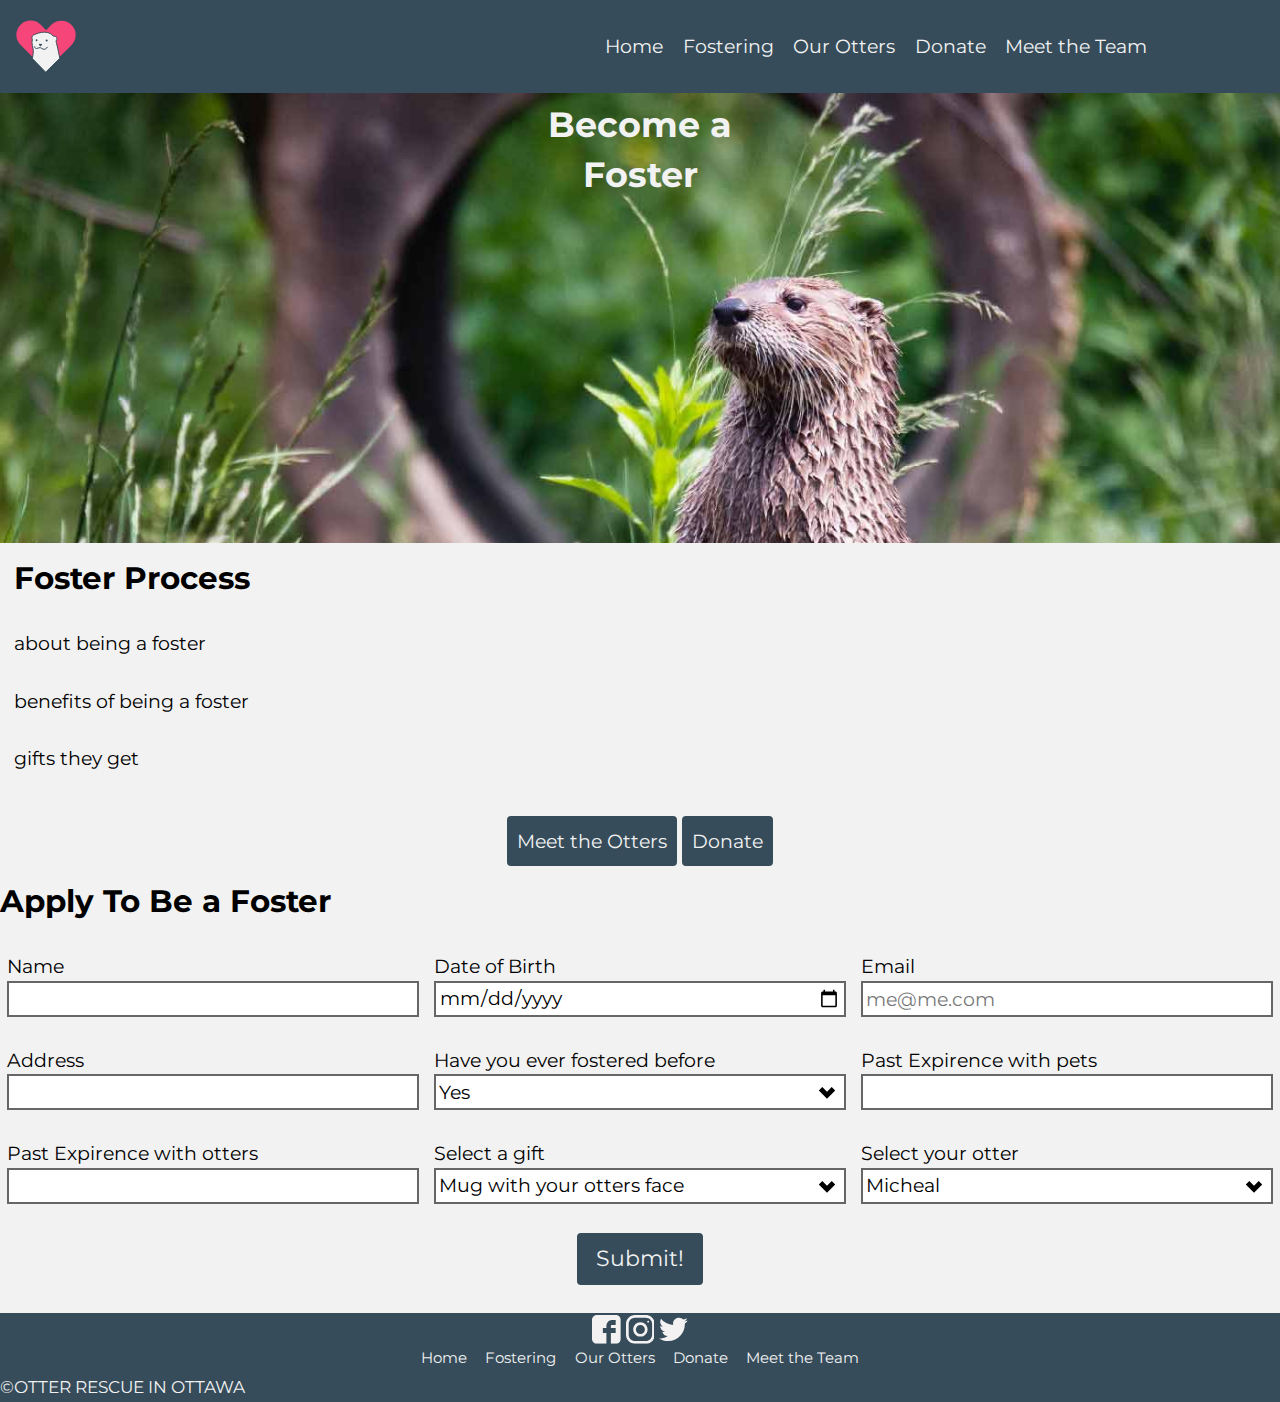
==== commit be61e597: "Change navigation titles" ====
--- a/adopt.html
+++ b/adopt.html
@@ -28,10 +28,10 @@
       </div>
       <div class="nav unit xs-3-4 s-2-3 m-2-3 l-2-3">
         <nav role="navigation" id="nav" tabindex="0" class="island-1-4 right">
-          <ul class="list-group-inline push-0">
-            <li><a class="nav island-1-4" href="index.html">Home - About Us</a></li>
-            <li><a class="nav island-1-4" href="adopt.html">Become a Foster</a></li>
-            <li><a class="nav island-1-4" href="rescues.html">Otters to Foster</a></li>
+          <ul class="list-group-inline push-0 nav">
+            <li><a class="nav island-1-4" href="index.html">Home</a></li>
+            <li><a class="nav island-1-4" href="adopt.html">Fostering</a></li>
+            <li><a class="nav island-1-4" href="rescues.html">Our Otters</a></li>
             <li><a class="nav island-1-4" href="#donate">Donate</a></li>
             <li><a class="nav island-1-4" href="#team">Meet the Team</a></li>
           </ul>
@@ -132,12 +132,12 @@
         <a href="https://twitter.com" aria-label="twitter link"><svg class="embed-item"><use xlink:href="images/social-icons.svg#twitter" /></svg></a>
       </i>
     </div>
-    <div class="micro nav text-center">
+    <div class="micro footer-nav text-center">
       <nav>
         <ul class="list-group-inline push-0">
-          <li><a class="nav island-1-4" href="index.html">Home - About Us</a></li>
-          <li><a class="nav island-1-4" href="adopt.html">Become a Foster</a></li>
-          <li><a class="nav island-1-4" href="rescues.html">Otters to Foster</a></li>
+          <li><a class="nav island-1-4" href="index.html">Home</a></li>
+          <li><a class="nav island-1-4" href="adopt.html">Fostering</a></li>
+          <li><a class="nav island-1-4" href="rescues.html">Our Otters</a></li>
           <li><a class="nav island-1-4" href="#donate">Donate</a></li>
           <li><a class="nav island-1-4" href="#team">Meet the Team</a></li>
         </ul>
--- a/css/main.css
+++ b/css/main.css
@@ -7,22 +7,12 @@
   background-color: #364c5a;
 }
 
-nav {
-  background-color: #364c5a;
-  display: none;
+h1 {
+  width: 300px;
 }
 
-.nav-check:checked ~ .nav {
-  display: block;
-}
-
-.nav-check {
-  position: absolute;
-  top: -3em;
-}
-
-.nav-check:checked ~ .nav-label {
-  background-color: grey;
+nav {
+  color: #f2f2f2;
 }
 
 a {
@@ -40,7 +30,7 @@
   background-image: url("../images/otter1.jpg");
   min-height: 200px;
   background-size: cover;
-  background-position: 50% 0%;
+  background-position: 50% 50%;
 }
 
 .rescues-banner {
@@ -67,7 +57,11 @@
   background-image: url("../images/otter4.jpg");
   min-height: 200px;
   background-size: cover;
-  background-position: 50% 0%;
+  background-position: 50% 100%;
+}
+
+.bottom-img-text {
+  width: 320px;
 }
 
 .bottom-text p {
@@ -104,3 +98,51 @@
 .svg {
   fill: #f2f2f2;
 }
+
+@media only screen and (min-width: 38em) {
+
+  .index-banner {
+    min-height: 300px;
+  }
+
+  .rescues-banner {
+    min-height: 300px;
+  }
+
+  .adopt-banner {
+    min-height: 300px;
+  }
+
+}
+
+@media only screen and (min-width: 760px) {
+
+  .index-banner {
+    min-height: 350px;
+  }
+
+  .rescues-banner {
+    min-height: 350px;
+  }
+
+  .adopt-banner {
+    min-height: 350px;
+  }
+
+}
+
+@media only screen and (min-width: 60em) {
+
+.index-banner {
+    min-height: 450px;
+  }
+
+  .rescues-banner {
+    min-height: 450px;
+  }
+
+  .adopt-banner {
+    min-height: 450px;
+  }
+
+}
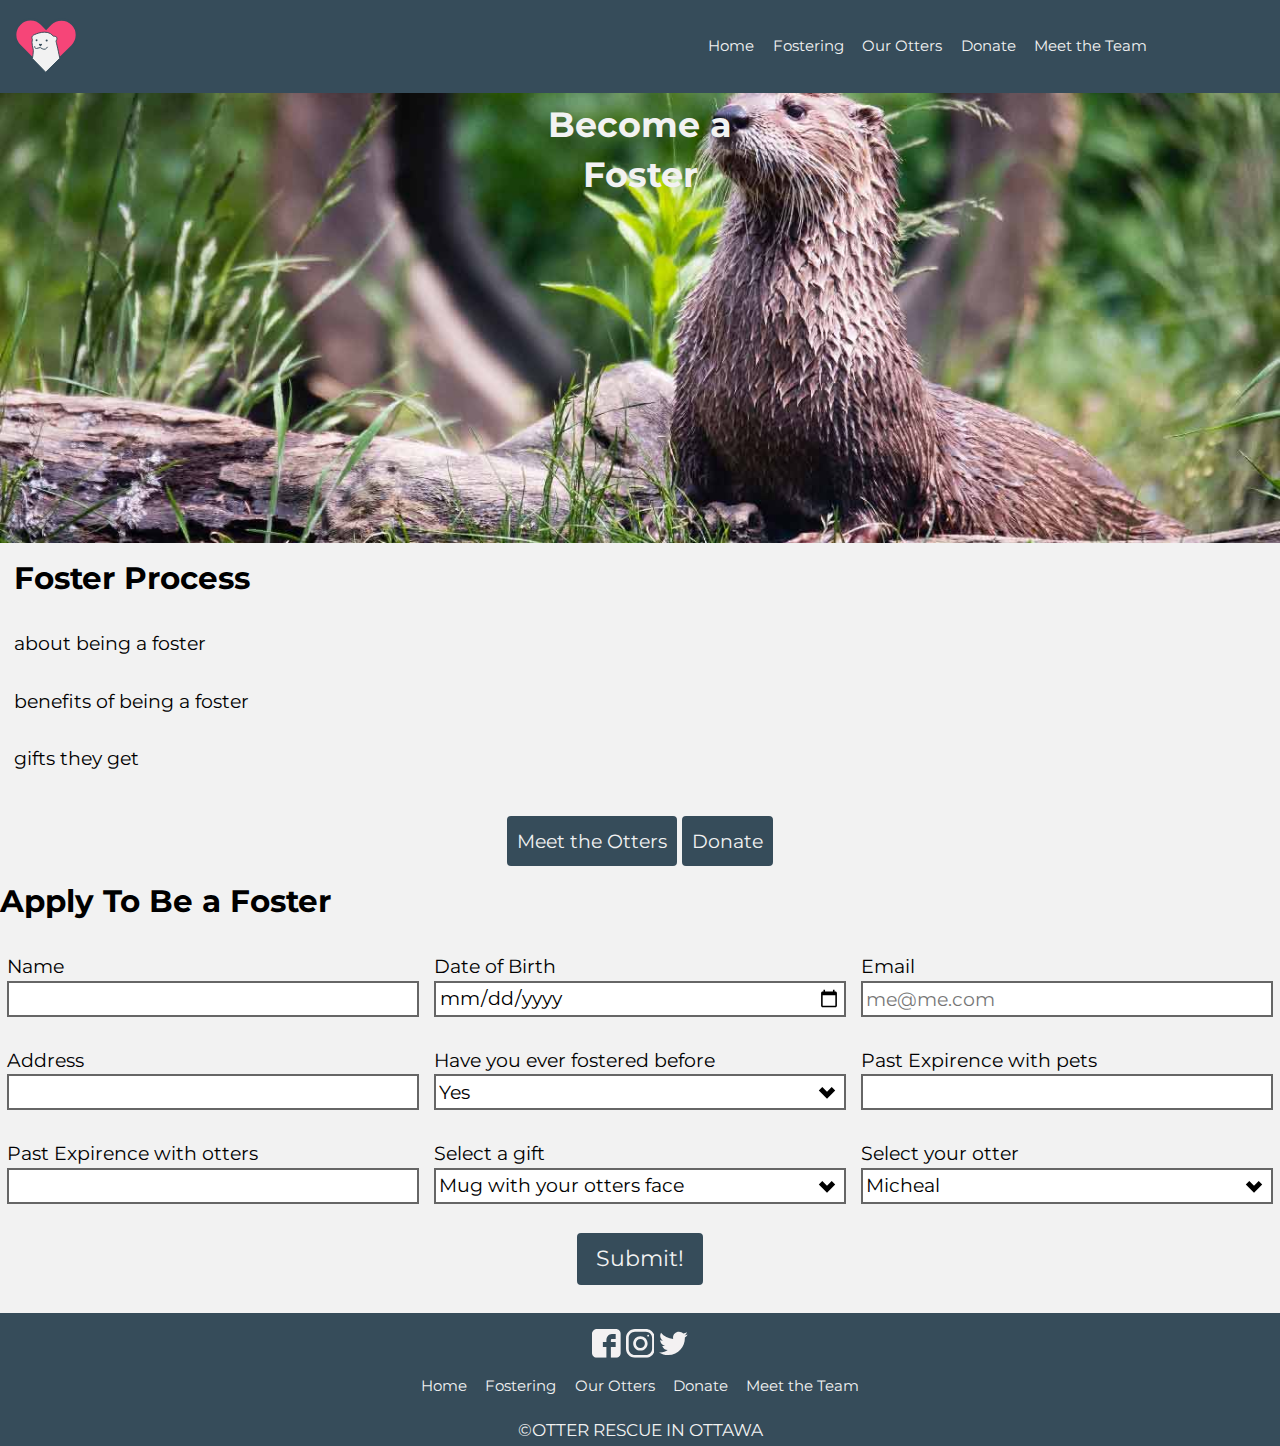
==== commit 0acd0f96: "Remove extra hashtags" ====
--- a/adopt.html
+++ b/adopt.html
@@ -26,14 +26,14 @@
           <a href="index.html"><img class="img-flex" src="images/ottericon.svg" alt="logo"></a>
         </i>
       </div>
-      <div class="nav unit xs-3-4 s-2-3 m-2-3 l-2-3">
-        <nav role="navigation" id="nav" tabindex="0" class="island-1-4 right">
+      <div class="unit xs-3-4 s-2-3 m-2-3 l-2-3">
+        <nav role="navigation" id="nav" tabindex="0" class="island-1-4 right micro">
           <ul class="list-group-inline push-0 nav">
             <li><a class="nav island-1-4" href="index.html">Home</a></li>
             <li><a class="nav island-1-4" href="adopt.html">Fostering</a></li>
             <li><a class="nav island-1-4" href="rescues.html">Our Otters</a></li>
-            <li><a class="nav island-1-4" href="#donate">Donate</a></li>
-            <li><a class="nav island-1-4" href="#team">Meet the Team</a></li>
+            <li><a class="nav island-1-4" href="donate">Donate</a></li>
+            <li><a class="nav island-1-4" href="team">Meet the Team</a></li>
           </ul>
         </nav>
       </div>
@@ -120,8 +120,7 @@
   </main>
 
   <footer role="contentinfo">
-    <!-- figure out why icons aren't working -->
-    <div class="text-center socials">
+    <div class="text-center socials pad-t-1-2 island-1-2">
       <i class="icon i-1 embed embed-1by1 pad-t">
         <a href="https://www.facebook.com" aria-label="facebook link"><svg class="embed-item"><use xlink:href="images/social-icons.svg#facebook" /></svg></a>
       </i>
@@ -132,18 +131,18 @@
         <a href="https://twitter.com" aria-label="twitter link"><svg class="embed-item"><use xlink:href="images/social-icons.svg#twitter" /></svg></a>
       </i>
     </div>
-    <div class="micro footer-nav text-center">
+    <div class="micro footer-nav text-center push-1-2">
       <nav>
         <ul class="list-group-inline push-0">
           <li><a class="nav island-1-4" href="index.html">Home</a></li>
           <li><a class="nav island-1-4" href="adopt.html">Fostering</a></li>
           <li><a class="nav island-1-4" href="rescues.html">Our Otters</a></li>
-          <li><a class="nav island-1-4" href="#donate">Donate</a></li>
-          <li><a class="nav island-1-4" href="#team">Meet the Team</a></li>
+          <li><a class="nav island-1-4" href="donate">Donate</a></li>
+          <li><a class="nav island-1-4" href="team">Meet the Team</a></li>
         </ul>
       </nav>
     </div>
-    <div class="micro">
+    <div class="micro text-center">
       <small>©OTTER RESCUE IN OTTAWA</small>
     </div>
   </footer>
--- a/css/main.css
+++ b/css/main.css
@@ -44,7 +44,7 @@
   background-image: url("../images/otter3.jpg");
   min-height: 200px;
   background-size: cover;
-  background-position: 50% 0%;
+  background-position: 0% 50%;
 }
 
 .banner-text {
@@ -115,7 +115,7 @@
 
 }
 
-@media only screen and (min-width: 760px) {
+@media only screen and (min-width: 47.5em) {
 
   .index-banner {
     min-height: 350px;
@@ -133,7 +133,7 @@
 
 @media only screen and (min-width: 60em) {
 
-.index-banner {
+  .index-banner {
     min-height: 450px;
   }
 
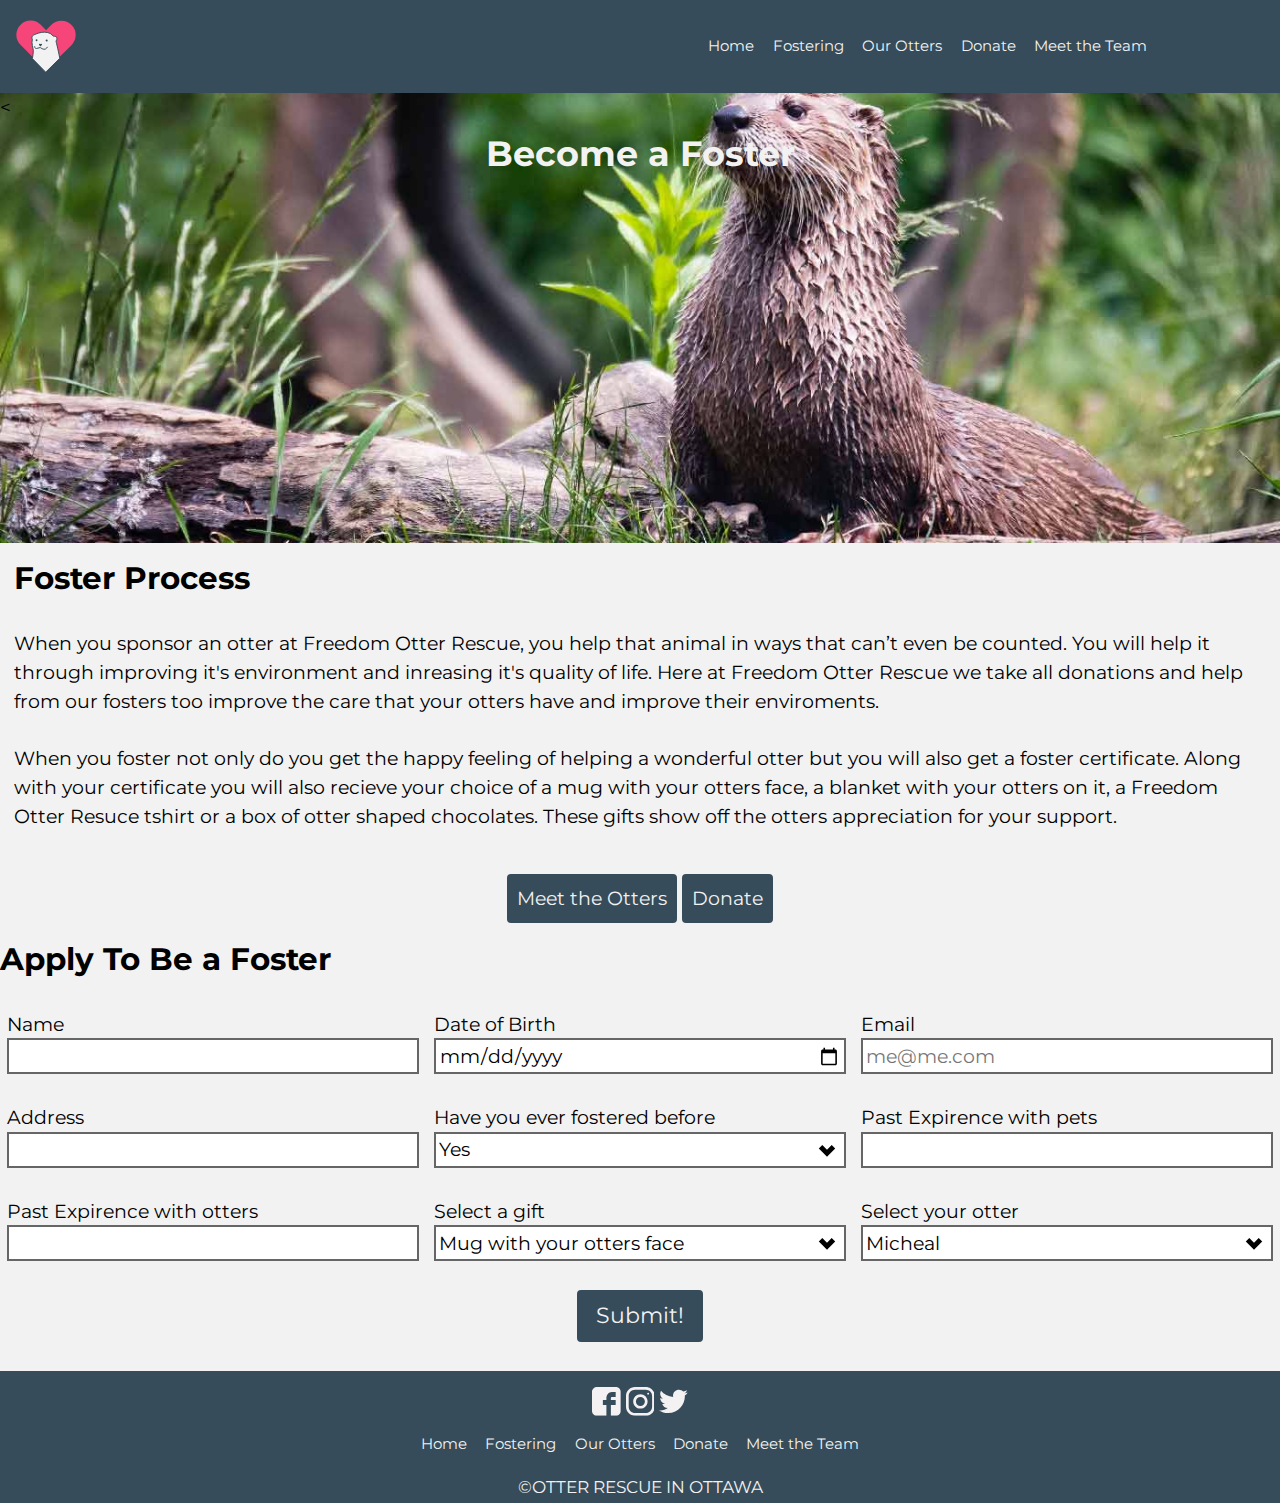
==== commit 0605ae4c: "Add all the text" ====
--- a/adopt.html
+++ b/adopt.html
@@ -40,7 +40,7 @@
     </div>
     <section class="adopt-banner relative">
       <div class="relative">
-        <div class="banner-text absolute pin-center-top text-center pad-t-1-4 pad-b-1-4">
+        <<div class="banner-text absolute text-center pad-t-1-4 pad-b-1-4">
           <h1 class="push-0">Become a Foster</h1>
         </div>
       </div>
@@ -50,9 +50,8 @@
   <main role="main" id="main" tabindex="0">
     <div class="main-text island-1-2">
       <h2>Foster Process</h2>
-      <p>about being a foster</p>
-      <p>benefits of being a foster</p>
-      <p>gifts they get</p>
+      <p>When you sponsor an otter at Freedom Otter Rescue, you help that animal in ways that can’t even be counted. You will help it through improving it's environment and inreasing it's quality of life. Here at Freedom Otter Rescue we take all donations and help from our fosters too improve the care that your otters have and improve their enviroments.</p>
+      <p>When you foster not only do you get the happy feeling of helping a wonderful otter but you will also get a foster certificate. Along with your certificate you will also recieve your choice of a mug with your otters face, a blanket with your otters on it, a Freedom Otter Resuce tshirt or a box of otter shaped chocolates. These gifts show off the otters appreciation for your support.</p>
     </div>
     <div class="buttons gutter-1-4 text-center">
       <a class="btn btn-ghost island-1-4 push-1-2" href="rescues.html">Meet the Otters</a>
@@ -102,7 +101,7 @@
               <option>Otter shaped chocolates</option>
             </select>
           </div>
-          <div class="push unit xs-1 s-1 m-1-2 l-1-3 gutter-1-4">
+          <div class="push unit xs-1 s-1 m-1 l-1-3 gutter-1-4">
             <label for="otter">Select your otter</label>
             <select id="otter" name="gift">
               <option>Micheal</option>
--- a/css/main.css
+++ b/css/main.css
@@ -5,10 +5,6 @@
 
 header {
   background-color: #364c5a;
-}
-
-h1 {
-  width: 300px;
 }
 
 nav {
@@ -51,6 +47,9 @@
   border-radius: 6px;
   color: #f2f2f2;
   min-width: 250px;
+  width: 100%;
+  left: 50%
+  transform: translateX(-50%);
 }
 
 .bottom-img {
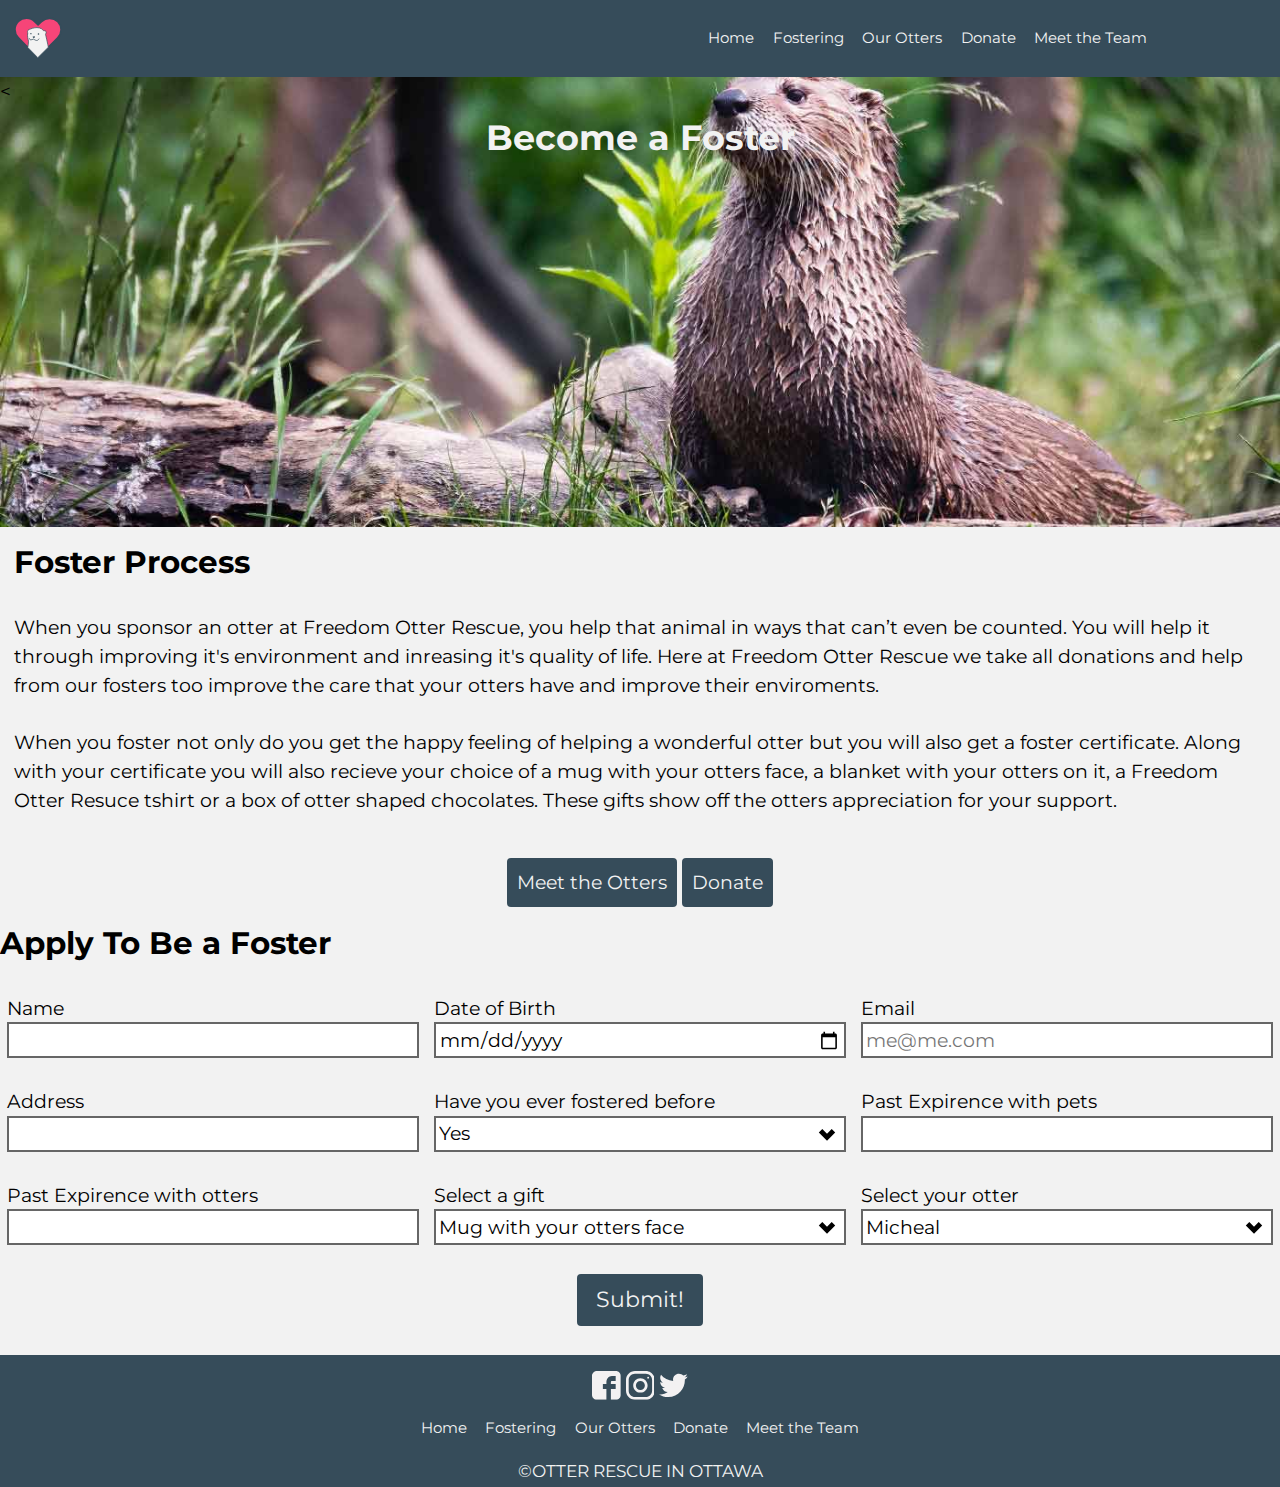
==== commit e6e12346: "Change icon size" ====
--- a/adopt.html
+++ b/adopt.html
@@ -22,7 +22,7 @@
   <header role="banner" class="masthead" id="header">
     <div class="grid grid-middle masthead island-1-2">
       <div class="left unit xs-1-4 s-1-4 m-1-4 l-1-4">
-        <i class="icon i-64">
+        <i class="icon i-48">
           <a href="index.html"><img class="img-flex" src="images/ottericon.svg" alt="logo"></a>
         </i>
       </div>
--- a/css/main.css
+++ b/css/main.css
@@ -60,7 +60,8 @@
 }
 
 .bottom-img-text {
-  width: 320px;
+  min-width: 320px;
+  width: 100%;
 }
 
 .bottom-text p {
@@ -94,7 +95,7 @@
   color: #f2f2f2;
 }
 
-.svg {
+svg {
   fill: #f2f2f2;
 }
 
@@ -110,6 +111,13 @@
 
   .adopt-banner {
     min-height: 300px;
+  }
+
+  .bottom-img {
+    background-image: url("../images/otter4.jpg");
+    min-height: 200px;
+    background-size: cover;
+    background-position: 50% 50%;
   }
 
 }
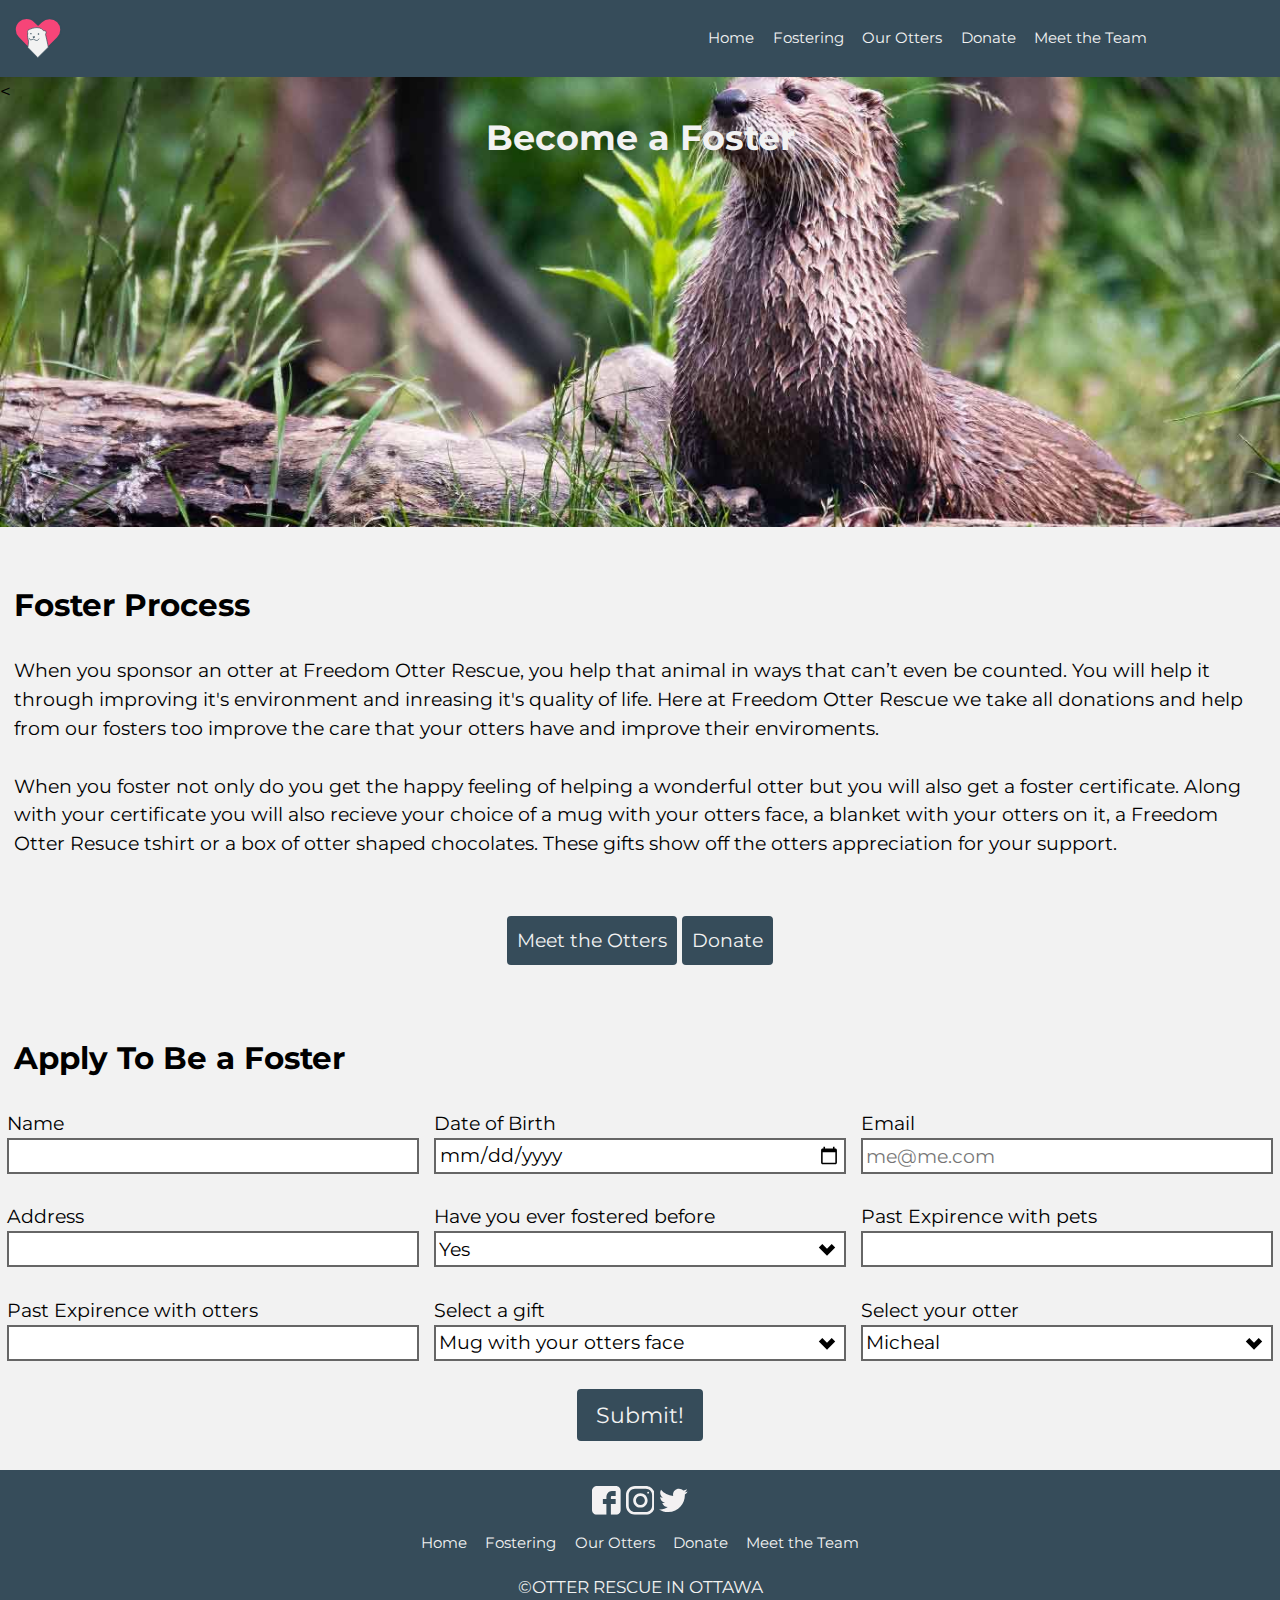
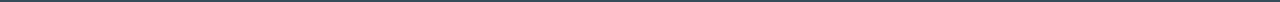
==== commit d9d6239a: "Add some new classes" ====
--- a/adopt.html
+++ b/adopt.html
@@ -48,7 +48,7 @@
   </header>
 
   <main role="main" id="main" tabindex="0">
-    <div class="main-text island-1-2">
+    <div class="main-text gutter-1-2 pad-t-2 pad-b">
       <h2>Foster Process</h2>
       <p>When you sponsor an otter at Freedom Otter Rescue, you help that animal in ways that can’t even be counted. You will help it through improving it's environment and inreasing it's quality of life. Here at Freedom Otter Rescue we take all donations and help from our fosters too improve the care that your otters have and improve their enviroments.</p>
       <p>When you foster not only do you get the happy feeling of helping a wonderful otter but you will also get a foster certificate. Along with your certificate you will also recieve your choice of a mug with your otters face, a blanket with your otters on it, a Freedom Otter Resuce tshirt or a box of otter shaped chocolates. These gifts show off the otters appreciation for your support.</p>
@@ -58,7 +58,7 @@
       <a class="btn btn-ghost island-1-4 push-1-2" href="donate">Donate</a>
     </div>
     <div class="form">
-      <h2>Apply To Be a Foster</h2>
+      <h2 class="gutter-1-2 pad-t-2">Apply To Be a Foster</h2>
       <form class="push-0" method="POST" action="https://formspree.io/sand0274@algonquinlive.com">
         <div class="grid">
           <div class="push unit xs-1 s-1 m-1-2 l-1-3 gutter-1-4">
@@ -96,9 +96,10 @@
             <label for="gift">Select a gift</label>
             <select id="gift" name="gift">
               <option>Mug with your otters face</option>
-              <option>A blanket with the otters face</option>
+              <option>Blanket with the otters face</option>
               <option>A Freedom Otter Rescue tshirt</option>
               <option>Otter shaped chocolates</option>
+              <option>OtterBox with your otters face on it</option>
             </select>
           </div>
           <div class="push unit xs-1 s-1 m-1 l-1-3 gutter-1-4">
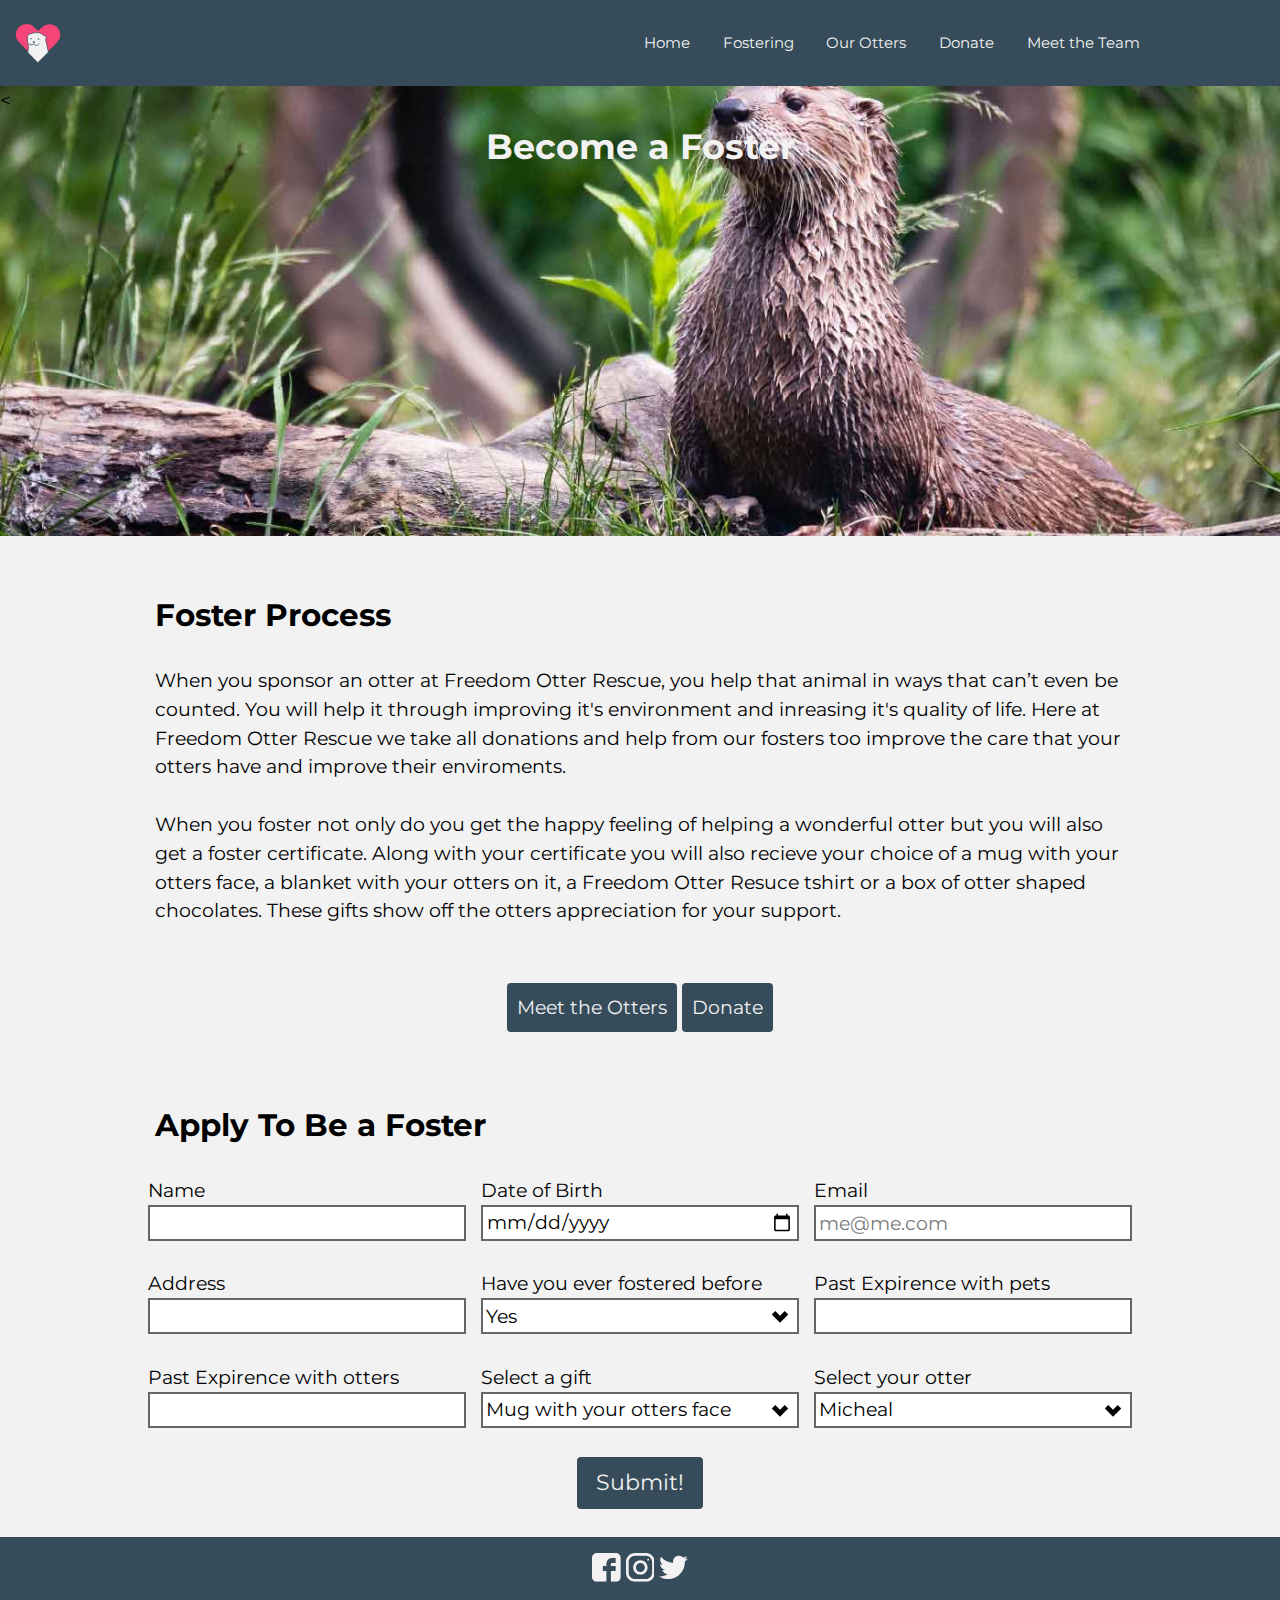
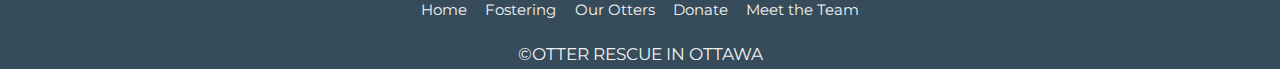
==== commit e80d161b: "Fix all issues" ====
--- a/adopt.html
+++ b/adopt.html
@@ -23,17 +23,17 @@
     <div class="grid grid-middle masthead island-1-2">
       <div class="left unit xs-1-4 s-1-4 m-1-4 l-1-4">
         <i class="icon i-48">
-          <a href="index.html"><img class="img-flex" src="images/ottericon.svg" alt="logo"></a>
+          <a href="index.html"><img class="img-flex" src="images/ottericon.svg" alt="logo" aria-lable="logo"></a>
         </i>
       </div>
       <div class="unit xs-3-4 s-2-3 m-2-3 l-2-3">
         <nav role="navigation" id="nav" tabindex="0" class="island-1-4 right micro">
           <ul class="list-group-inline push-0 nav">
-            <li><a class="nav island-1-4" href="index.html">Home</a></li>
-            <li><a class="nav island-1-4" href="adopt.html">Fostering</a></li>
-            <li><a class="nav island-1-4" href="rescues.html">Our Otters</a></li>
-            <li><a class="nav island-1-4" href="donate">Donate</a></li>
-            <li><a class="nav island-1-4" href="team">Meet the Team</a></li>
+            <li class="island-1-4"><a class="nav island-1-4" href="index.html">Home</a></li>
+            <li class="island-1-4"><a class="nav island-1-4" href="adopt.html">Fostering</a></li>
+            <li class="island-1-4"><a class="nav island-1-4" href="rescues.html">Our Otters</a></li>
+            <li class="island-1-4"><a class="nav island-1-4" href="donate">Donate</a></li>
+            <li class="island-1-4"><a class="nav island-1-4" href="team">Meet the Team</a></li>
           </ul>
         </nav>
       </div>
@@ -47,7 +47,7 @@
     </section>
   </header>
 
-  <main role="main" id="main" tabindex="0">
+  <main role="main" id="main" tabindex="0" class="wrapper">
     <div class="main-text gutter-1-2 pad-t-2 pad-b">
       <h2>Foster Process</h2>
       <p>When you sponsor an otter at Freedom Otter Rescue, you help that animal in ways that can’t even be counted. You will help it through improving it's environment and inreasing it's quality of life. Here at Freedom Otter Rescue we take all donations and help from our fosters too improve the care that your otters have and improve their enviroments.</p>
